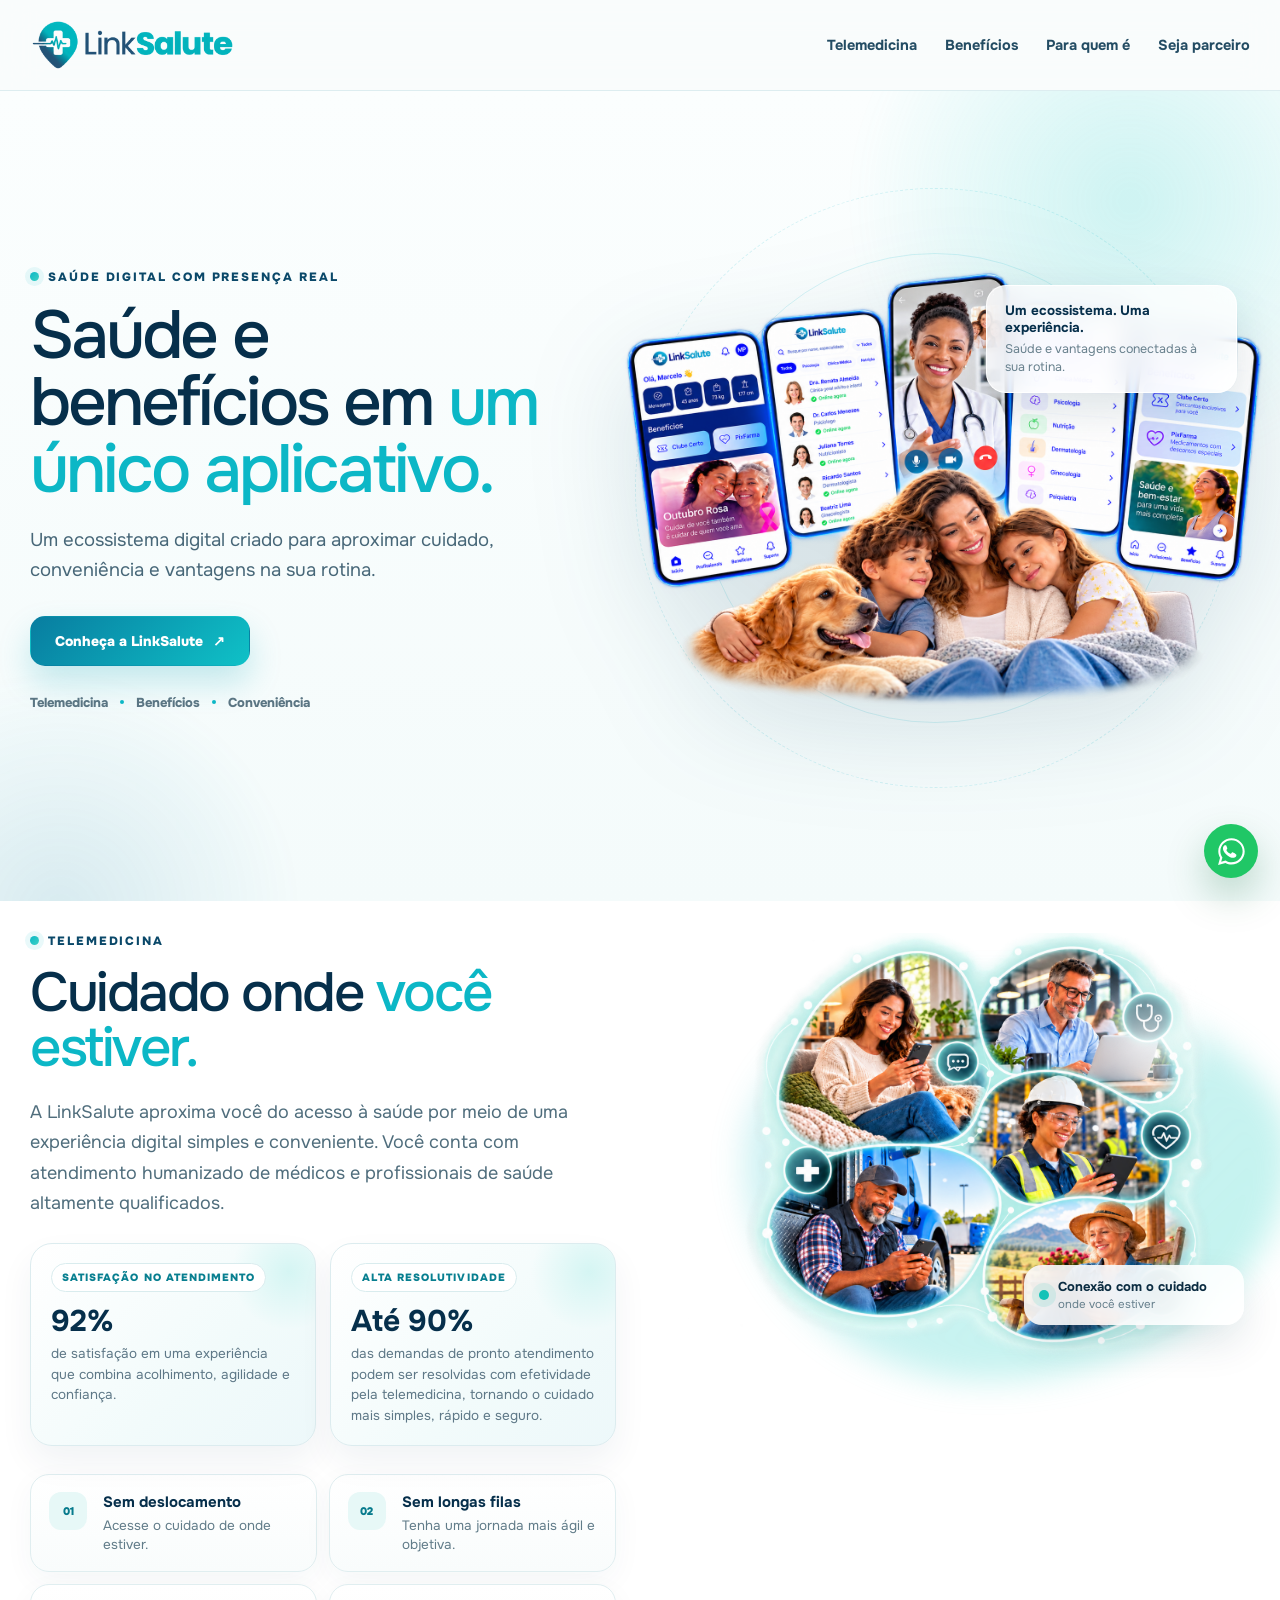
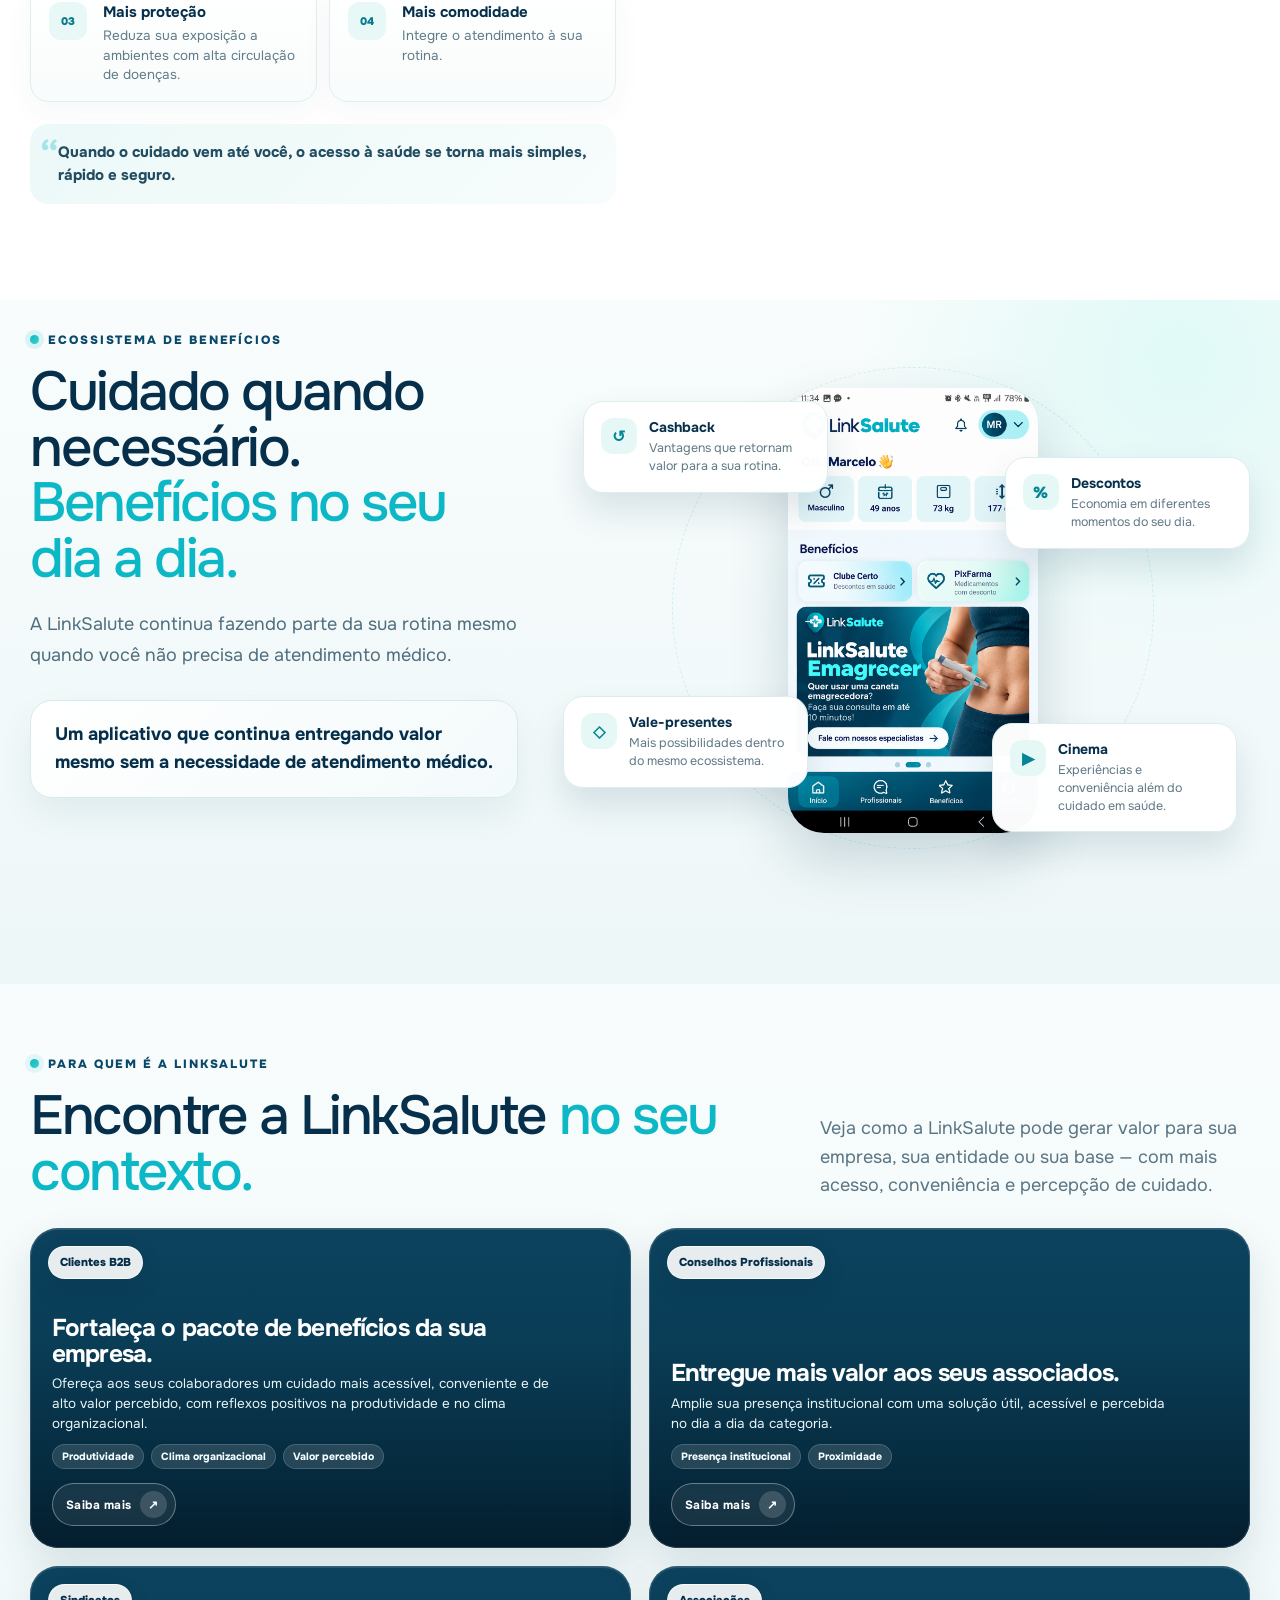
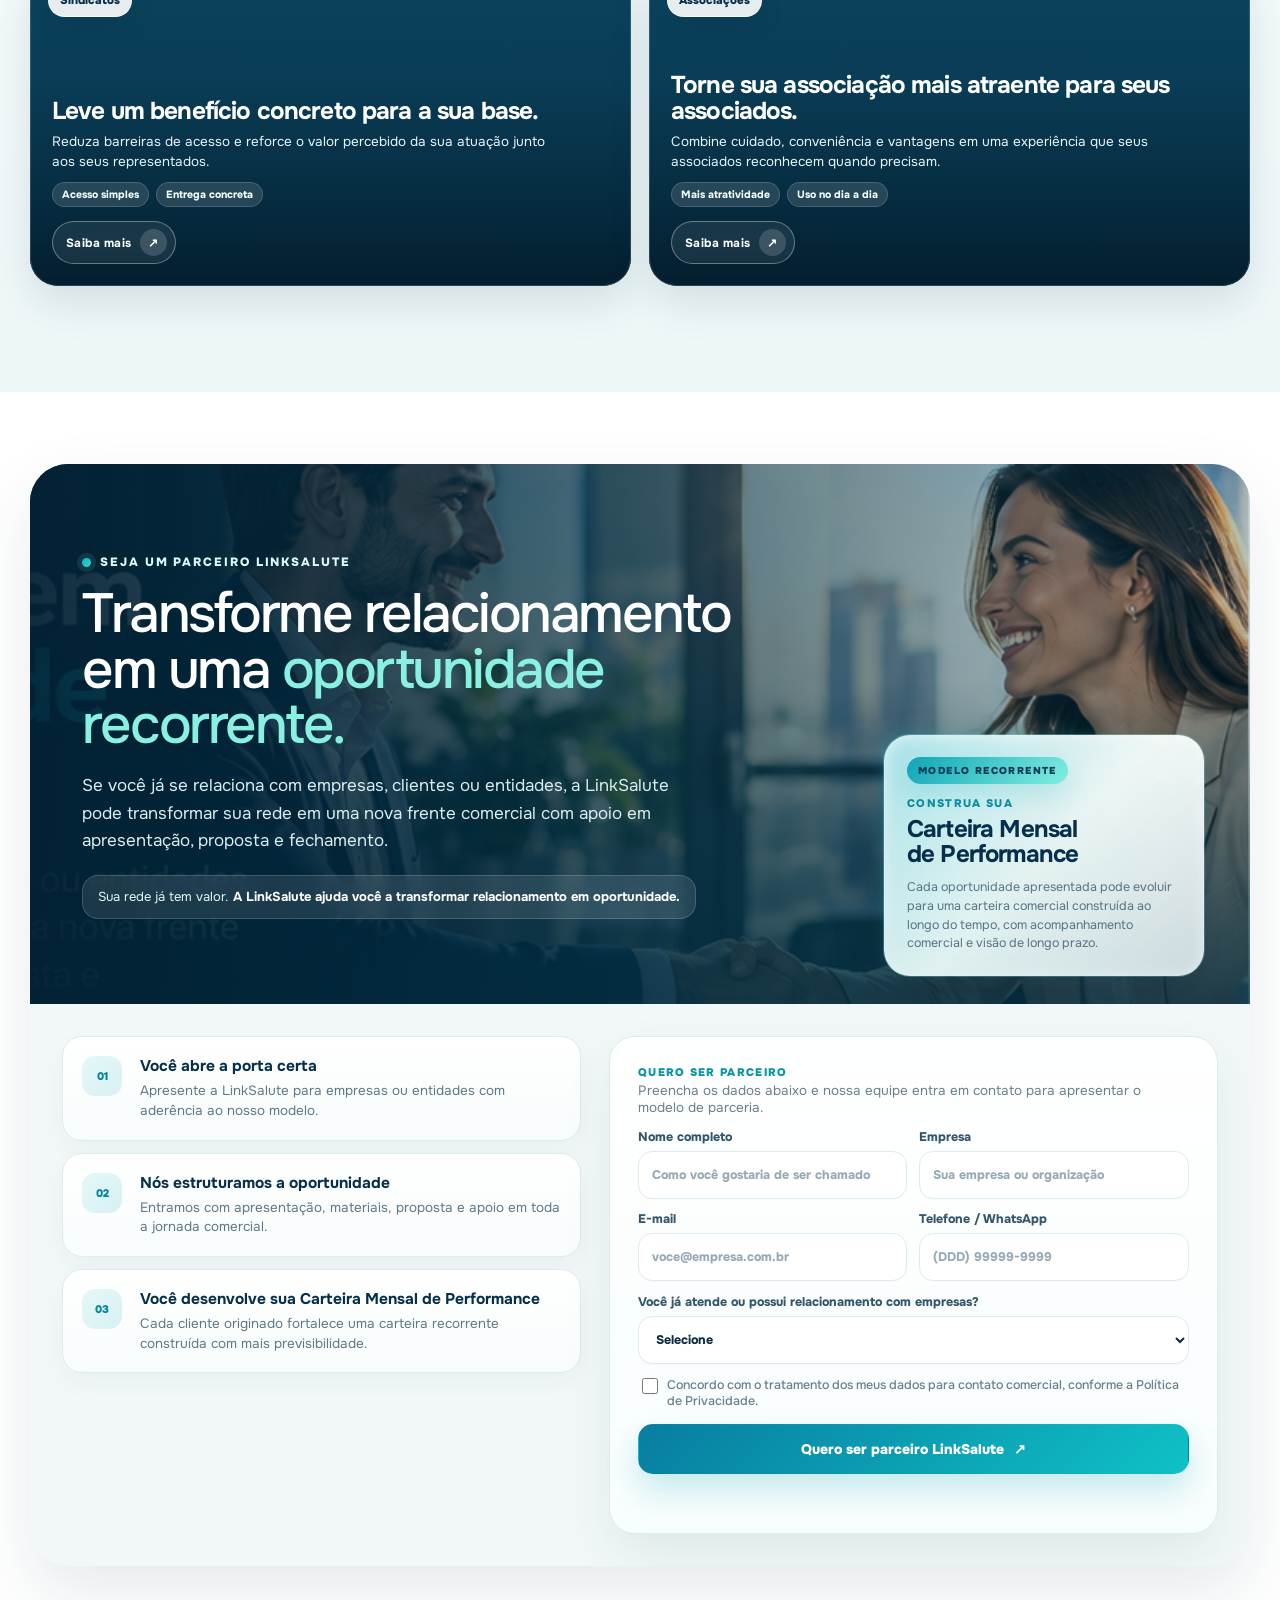
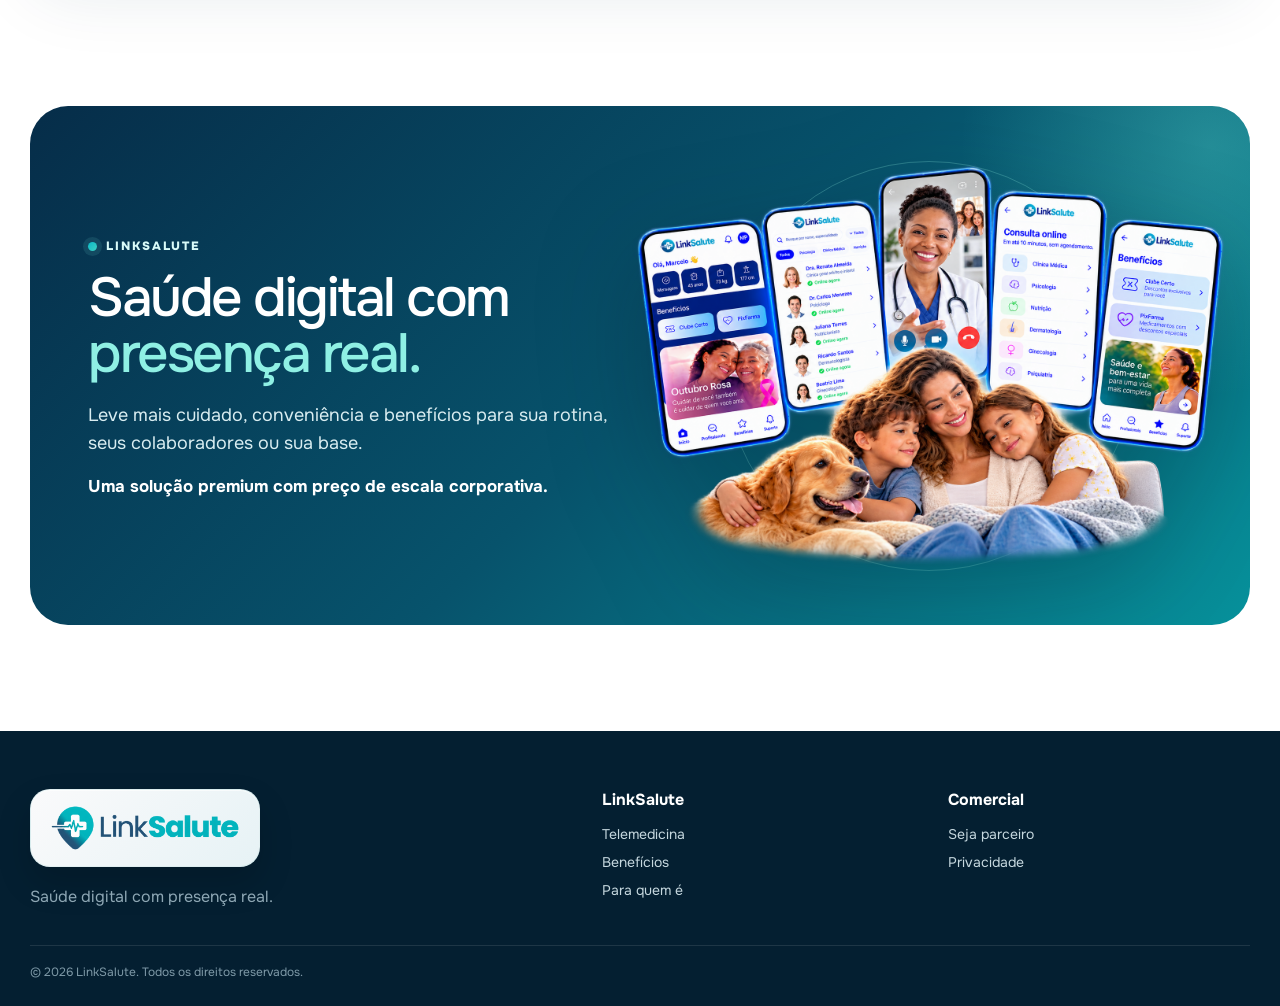
==== index.html @ c1b34fde "feat: publica landing page final LinkSalute" ====
<!DOCTYPE html>
<html lang="pt-BR">
<head>
  <meta charset="utf-8">
  <meta name="viewport" content="width=device-width,initial-scale=1,viewport-fit=cover">
  <title>LinkSalute | Saúde digital com presença real</title>
  <meta name="description" content="LinkSalute: saúde, telemedicina e benefícios em um único aplicativo para sua empresa, sua entidade e sua rotina.">
  <meta name="theme-color" content="#062D49">
  <meta name="robots" content="index,follow,max-image-preview:large">
  <link rel="preload" as="font" type="font/woff2" href="assets/fonts/onest-latin.woff2" crossorigin>
  <link rel="preload" as="font" type="font/woff2" href="assets/fonts/montserrat-latin.woff2" crossorigin>
  <link rel="preload" as="image" href="assets/img/hero-linksalute.png" fetchpriority="high">
  <link rel="stylesheet" href="assets/css/style.css">
</head>
<body>
  <header class="site-header" id="topo">
    <div class="container nav-shell">
      <a class="brand js-home" href="#inicio" aria-label="LinkSalute - início"><img src="assets/img/linksalute-logo.png" alt="LinkSalute"></a>
      <nav class="nav-links" aria-label="Navegação principal">
        <a href="#telemedicina">Telemedicina</a>
        <a href="#beneficios">Benefícios</a>
        <a href="#publicos">Para quem é</a>
        <a href="#parceiro">Seja parceiro</a>
      </nav>
      <button class="menu-button" aria-label="Abrir menu" aria-expanded="false"><span></span><span></span></button>
    </div>
  </header>

  <main>
    <section class="hero" id="inicio" aria-labelledby="hero-title">
      <div class="hero-aura hero-aura-one" aria-hidden="true"></div>
      <div class="hero-aura hero-aura-two" aria-hidden="true"></div>
      <div class="container hero-grid">
        <div class="hero-copy reveal">
          <span class="eyebrow"><i></i> Saúde digital com presença real</span>
          <h1 id="hero-title">Saúde e benefícios em <em>um único aplicativo.</em></h1>
          <p>Um ecossistema digital criado para aproximar cuidado, conveniência e vantagens na sua rotina.</p>
          <div class="hero-actions">
            <a class="btn btn-primary" href="#telemedicina">Conheça a LinkSalute <span>↗</span></a>
          </div>
          <div class="hero-signature" aria-label="Principais frentes da LinkSalute"><span>Telemedicina</span><i></i><span>Benefícios</span><i></i><span>Conveniência</span></div>
        </div>
        <figure class="hero-visual reveal">
          <div class="hero-orbit hero-orbit-a"></div><div class="hero-orbit hero-orbit-b"></div>
          <img src="assets/img/hero-linksalute.png" alt="Ecossistema LinkSalute com aplicativo, cuidado em saúde e benefícios">
          <figcaption class="hero-glass-note"><strong>Um ecossistema. Uma experiência.</strong><span>Saúde e vantagens conectadas à sua rotina.</span></figcaption>
        </figure>
      </div>
    </section>

    <section class="section telemed" id="telemedicina">
      <div class="container telemed-grid">
        <div class="telemed-copy reveal">
          <span class="eyebrow"><i></i> Telemedicina</span>
          <h2>Cuidado onde <em>você estiver.</em></h2>
          <p class="section-lead">A LinkSalute aproxima você do acesso à saúde por meio de uma experiência digital simples e conveniente. Você conta com atendimento humanizado de médicos e profissionais de saúde altamente qualificados.</p>
          <div class="telemed-evidence" aria-label="Destaques da telemedicina LinkSalute">
            <article class="telemed-proof-card">
              <span class="telemed-proof-kicker">Satisfação no atendimento</span>
              <strong>92%</strong>
              <p>de satisfação em uma experiência que combina acolhimento, agilidade e confiança.</p>
            </article>
            <article class="telemed-proof-card">
              <span class="telemed-proof-kicker">Alta resolutividade</span>
              <strong>Até 90%</strong>
              <p>das demandas de pronto atendimento podem ser resolvidas com efetividade pela telemedicina, tornando o cuidado mais simples, rápido e seguro.</p>
            </article>
          </div>
          <div class="telemed-benefits">
            <article><span class="benefit-number">01</span><div><strong>Sem deslocamento</strong><p>Acesse o cuidado de onde estiver.</p></div></article>
            <article><span class="benefit-number">02</span><div><strong>Sem longas filas</strong><p>Tenha uma jornada mais ágil e objetiva.</p></div></article>
            <article><span class="benefit-number">03</span><div><strong>Mais proteção</strong><p>Reduza sua exposição a ambientes com alta circulação de doenças.</p></div></article>
            <article><span class="benefit-number">04</span><div><strong>Mais comodidade</strong><p>Integre o atendimento à sua rotina.</p></div></article>
          </div>
          <p class="statement"><span>“</span>Quando o cuidado vem até você, o acesso à saúde se torna mais simples, rápido e seguro.</p>
        </div>
        <div class="telemed-visual reveal">
          <div class="image-shell">
            <div class="image-shine"></div>
            <img src="assets/img/Conex_Saude.png" alt="Telemedicina LinkSalute em diferentes contextos da sua rotina">
            <div class="image-caption"><span class="pulse-dot"></span><strong>Conexão com o cuidado</strong><small>onde você estiver</small></div>
          </div>
        </div>
      </div>
    </section>

    <section class="section benefits" id="beneficios">
      <div class="benefits-glow" aria-hidden="true"></div>
      <div class="container benefits-grid">
        <div class="benefits-copy reveal">
          <span class="eyebrow eyebrow-light"><i></i> Ecossistema de benefícios</span>
          <h2>Cuidado quando necessário. <em>Benefícios no seu dia a dia.</em></h2>
          <p class="section-lead">A LinkSalute continua fazendo parte da sua rotina mesmo quando você não precisa de atendimento médico.</p>
          <blockquote>Um aplicativo que continua entregando valor mesmo sem a necessidade de atendimento médico.</blockquote>
        </div>
        <div class="benefits-stage reveal">
          <figure class="benefits-phone"><img src="assets/img/app-beneficios.png" alt="Aplicativo LinkSalute com benefícios disponíveis na sua rotina"></figure>
          <article class="benefit-float bf-one"><span class="mini-icon">↺</span><div><strong>Cashback</strong><p>Vantagens que retornam valor para a sua rotina.</p></div></article>
          <article class="benefit-float bf-two"><span class="mini-icon">%</span><div><strong>Descontos</strong><p>Economia em diferentes momentos do seu dia.</p></div></article>
          <article class="benefit-float bf-three"><span class="mini-icon">◇</span><div><strong>Vale-presentes</strong><p>Mais possibilidades dentro do mesmo ecossistema.</p></div></article>
          <article class="benefit-float bf-four"><span class="mini-icon">▶</span><div><strong>Cinema</strong><p>Experiências e conveniência além do cuidado em saúde.</p></div></article>
        </div>
      </div>
    </section>

    <section class="section audiences" id="publicos">
      <div class="container">
        <div class="section-intro reveal">
          <div><span class="eyebrow"><i></i> Para quem é a LinkSalute</span><h2>Encontre a LinkSalute <em>no seu contexto.</em></h2></div>
          <p>Veja como a LinkSalute pode gerar valor para sua empresa, sua entidade ou sua base — com mais acesso, conveniência e percepção de cuidado.</p>
        </div>

        <div class="audience-gallery reveal">
          <button class="audience-card audience-b2b" data-audience="b2b" type="button" aria-label="Saiba mais para Clientes B2B">
            <span class="audience-overlay"></span><span class="audience-category">Clientes B2B</span>
            <span class="audience-card-copy"><strong>Fortaleça o pacote de benefícios da sua empresa.</strong><small>Ofereça aos seus colaboradores um cuidado mais acessível, conveniente e de alto valor percebido, com reflexos positivos na produtividade e no clima organizacional.</small><span class="audience-card-tags"><span>Produtividade</span><span>Clima organizacional</span><span>Valor percebido</span></span><b>Saiba mais <i>↗</i></b></span>
          </button>
          <button class="audience-card audience-conselhos" data-audience="conselhos" type="button" aria-label="Saiba mais para Conselhos Profissionais">
            <span class="audience-overlay"></span><span class="audience-category">Conselhos Profissionais</span>
            <span class="audience-card-copy"><strong>Entregue mais valor aos seus associados.</strong><small>Amplie sua presença institucional com uma solução útil, acessível e percebida no dia a dia da categoria.</small><span class="audience-card-tags"><span>Presença institucional</span><span>Proximidade</span></span><b>Saiba mais <i>↗</i></b></span>
          </button>
          <button class="audience-card audience-sindicatos" data-audience="sindicatos" type="button" aria-label="Saiba mais para Sindicatos">
            <span class="audience-overlay"></span><span class="audience-category">Sindicatos</span>
            <span class="audience-card-copy"><strong>Leve um benefício concreto para a sua base.</strong><small>Reduza barreiras de acesso e reforce o valor percebido da sua atuação junto aos seus representados.</small><span class="audience-card-tags"><span>Acesso simples</span><span>Entrega concreta</span></span><b>Saiba mais <i>↗</i></b></span>
          </button>
          <button class="audience-card audience-associacoes" data-audience="associacoes" type="button" aria-label="Saiba mais para Associações">
            <span class="audience-overlay"></span><span class="audience-category">Associações</span>
            <span class="audience-card-copy"><strong>Torne sua associação mais atraente para seus associados.</strong><small>Combine cuidado, conveniência e vantagens em uma experiência que seus associados reconhecem quando precisam.</small><span class="audience-card-tags"><span>Mais atratividade</span><span>Uso no dia a dia</span></span><b>Saiba mais <i>↗</i></b></span>
          </button>
        </div>
      </div>
    </section>

    <div class="micro-modal" id="audience-modal" hidden aria-hidden="true">
      <button class="micro-backdrop" data-close-modal aria-label="Fechar"></button>
      <section class="micro-sheet" role="dialog" aria-modal="true" aria-labelledby="modal-title">
        <button class="micro-close" data-close-modal type="button" aria-label="Fechar janela">✕</button>
        <div id="modal-content"></div>
      </section>
    </div>

    <template id="tpl-b2b">
      <div class="micro-hero photo-b2b"><div class="micro-hero-overlay"></div><div class="micro-hero-copy"><span>Clientes B2B</span><h3 id="modal-title">Cuidado que fortalece sua empresa, sustenta a produtividade e é percebido pelos seus colaboradores.</h3><p>Com a LinkSalute, você combina telemedicina, conveniência e benefícios em uma experiência simples, escalável e de alto valor percebido — com reflexos positivos na rotina, no clima organizacional e na atratividade do seu pacote de benefícios.</p></div></div>
      <div class="micro-body">
        <div class="micro-insight"><span>Visão estratégica</span><strong>Saúde bem entregue influencia produtividade, retenção e continuidade operacional.</strong><p>Quando o cuidado é fácil de acessar, sua empresa reduz atritos do dia a dia, fortalece a percepção de valor do benefício e cria uma cultura de cuidado mais visível para seus colaboradores.</p></div>
        <div class="micro-evidence" aria-label="Indicadores estratégicos para clientes B2B">
          <article><strong>+27%</strong><span>Apoio à atração e retenção</span></article>
          <article><strong>+41%</strong><span>Fortalecimento da cultura de cuidado</span></article>
          <article><strong>+28%</strong><span>Mais valor percebido no pacote de benefícios</span></article>
        </div>
        <div class="micro-value-grid is-four">
          <article><span>01</span><strong>Aumento de produtividade</strong><p>Seu colaborador acessa cuidado com mais agilidade e menos ruptura na rotina, preservando foco, tempo e continuidade operacional.</p></article>
          <article><span>02</span><strong>Redução de absenteísmo</strong><p>Menos deslocamentos e menos tempo desperdiçado com filas ajudam a reduzir ausências e simplificam a jornada de cuidado.</p></article>
          <article><span>03</span><strong>Melhora do clima organizacional</strong><p>Quando o colaborador percebe acolhimento real, a relação com o benefício muda e a sensação de cuidado se fortalece.</p></article>
          <article><span>04</span><strong>Mais valor para o RH e para a gestão</strong><p>Você entrega um benefício útil, fácil de comunicar e com alto valor percebido para diferentes perfis de colaboradores.</p></article>
        </div>
        <div class="micro-panel">
          <div class="micro-panel-head">
            <span>Gestão &amp; evidências</span>
            <strong>Além da experiência do colaborador, sua gestão ganha mais visibilidade e organização.</strong>
          </div>
          <div class="micro-check-grid">
            <article><b>Controle de atestados e afastamentos</b><p>Mais acompanhamento e rastreabilidade para apoiar sua rotina de gestão.</p></article>
            <article><b>Histórico e prontuário estruturado</b><p>Informação organizada para qualificar o acompanhamento da jornada de cuidado.</p></article>
            <article><b>Apoio à governança trabalhista</b><p>Mais segurança operacional em uma solução pensada para escalar com simplicidade.</p></article>
            <article><b>Mais percepção de cuidado</b><p>Um benefício que ajuda a fortalecer vínculo, pertencimento e confiança na sua empresa.</p></article>
          </div>
        </div>
        <div class="micro-proof-band"><strong>92% de satisfação no atendimento</strong><span>Uma experiência de cuidado acolhedora, ágil e confiável — com potencial de resolver até 90% das demandas de pronto atendimento por telemedicina.</span></div>
        <div class="micro-footer"><div class="micro-tags"><span>Produtividade</span><span>Absenteísmo</span><span>Clima organizacional</span><span>Valor percebido</span><span>Governança</span><span>Retenção</span></div></div>
      </div>
    </template>

    <template id="tpl-conselhos">
      <div class="micro-hero photo-conselhos"><div class="micro-hero-overlay"></div><div class="micro-hero-copy"><span>Conselhos Profissionais</span><h3 id="modal-title">Faça sua entidade estar mais presente na rotina dos seus associados.</h3><p>Leve saúde, conveniência e benefícios para seus associados, familiares e escritórios e transforme sua entrega institucional em uma experiência útil, recorrente e fácil de perceber.</p></div></div>
      <div class="micro-body">
        <div class="micro-insight"><span>Valor institucional</span><strong>Quando o benefício é útil no momento certo, sua entidade ganha proximidade.</strong><p>A LinkSalute ajuda você a transformar relacionamento institucional em uma entrega concreta para a categoria.</p></div>
        <div class="micro-value-grid is-four">
          <article><span>01</span><strong>Mais presença institucional</strong><p>Reforce sua atuação com uma entrega que vai além da comunicação e chega à rotina do associado.</p></article>
          <article><span>02</span><strong>Mais acesso ao cuidado</strong><p>Reduza barreiras de distância e conveniência com uma jornada digital simples.</p></article>
          <article><span>03</span><strong>Mais valor percebido</strong><p>Amplie a percepção de utilidade da sua entidade com saúde e vantagens em um único ecossistema.</p></article>
          <article><span>04</span><strong>Alcance ampliado</strong><p>Crie uma proposta relevante para associados, familiares e escritórios vinculados à sua categoria.</p></article>
        </div>
        <div class="micro-footer"><div class="micro-tags"><span>Benefício institucional</span><span>Proximidade</span><span>Acesso</span><span>Utilidade</span><span>Valor percebido</span></div></div>
      </div>
    </template>

    <template id="tpl-sindicatos">
      <div class="micro-hero photo-sindicatos"><div class="micro-hero-overlay"></div><div class="micro-hero-copy"><span>Sindicatos</span><h3 id="modal-title">Entregue um benefício que sua base reconhece quando precisa.</h3><p>Amplie o acesso ao cuidado e fortaleça a percepção de entrega do seu sindicato com uma solução simples de comunicar, conveniente de usar e relevante no dia a dia.</p></div></div>
      <div class="micro-body">
        <div class="micro-insight"><span>Entrega para a base</span><strong>Benefício bom é aquele que seu representado reconhece no uso.</strong><p>Menos barreira de distância, mais conveniência e uma proposta concreta para fortalecer sua relação com a base.</p></div>
        <div class="micro-value-grid is-four">
          <article><span>01</span><strong>Menos barreira de acesso</strong><p>Facilite a chegada ao cuidado sem depender de deslocamentos desnecessários.</p></article>
          <article><span>02</span><strong>Mais conveniência</strong><p>Entregue uma experiência digital simples que se adapta à rotina dos seus representados.</p></article>
          <article><span>03</span><strong>Mais percepção de entrega</strong><p>Transforme o benefício em algo tangível e fácil de reconhecer no dia a dia.</p></article>
          <article><span>04</span><strong>Mais força para sua proposta</strong><p>Conte com uma solução que agrega saúde e vantagens sem complicar sua comunicação institucional.</p></article>
        </div>
        <div class="micro-footer"><div class="micro-tags"><span>Saúde acessível</span><span>Base representada</span><span>Conveniência</span><span>Entrega prática</span><span>Recorrência</span></div></div>
      </div>
    </template>

    <template id="tpl-associacoes">
      <div class="micro-hero photo-associacoes"><div class="micro-hero-overlay"></div><div class="micro-hero-copy"><span>Associações</span><h3 id="modal-title">Transforme seu clube de vantagens em uma experiência de cuidado e valor.</h3><p>Combine saúde, conveniência e benefícios em uma única jornada e torne sua associação mais relevante para seus associados no momento em que eles realmente precisam.</p></div></div>
      <div class="micro-body">
        <div class="micro-insight"><span>Experiência do associado</span><strong>Quanto mais útil é sua entrega, maior é o valor percebido da associação.</strong><p>A LinkSalute adiciona cuidado, conveniência e vantagens ao relacionamento que você já construiu com sua base.</p></div>
        <div class="micro-value-grid is-four">
          <article><span>01</span><strong>Mais atratividade</strong><p>Fortaleça sua proposta de valor com uma solução que combina saúde e benefícios.</p></article>
          <article><span>02</span><strong>Uso no dia a dia</strong><p>Ofereça uma experiência prática e digital que continua entregando valor além do atendimento médico.</p></article>
          <article><span>03</span><strong>Mais valor percebido</strong><p>Amplie a percepção de utilidade e cuidado associada à sua marca institucional.</p></article>
          <article><span>04</span><strong>Mais engajamento</strong><p>Crie novos motivos para seu associado reconhecer e utilizar os benefícios da sua associação.</p></article>
        </div>
        <div class="micro-footer"><div class="micro-tags"><span>Saúde + benefícios</span><span>Engajamento</span><span>Conveniência</span><span>Diferenciação</span><span>Valor percebido</span></div></div>
      </div>
    </template>

    <template id="tpl-parceiros">
      <div class="micro-hero photo-parceiros"><div class="micro-hero-overlay"></div><div class="micro-hero-copy"><span>Parceiros Comerciais</span><h3 id="modal-title">Transforme relacionamento em oportunidade comercial.</h3><p>Apresente a LinkSalute à sua rede e conte com nosso apoio para transformar boas conexões em uma Carteira Mensal de Performance.</p></div></div>
      <div class="micro-body"><div class="micro-value-grid"><article><span>01</span><strong>Você abre a porta</strong><p>Apresente oportunidades da sua rede empresarial ou institucional.</p></article><article><span>02</span><strong>Nós apoiamos sua venda</strong><p>A LinkSalute participa da apresentação, proposta e apoio ao fechamento.</p></article><article><span>03</span><strong>Você constrói sua carteira</strong><p>Os clientes originados passam a compor sua Carteira Mensal de Performance conforme as regras do programa.</p></article></div><div class="micro-footer"><div class="micro-tags"><span>Relacionamento</span><span>Apoio comercial</span><span>Recorrência</span><span>Performance</span></div></div></div>
    </template>

    <section class="section partner" id="parceiro">
      <div class="container partner-shell">
        <div class="partner-visual reveal">
          <div class="partner-photo"></div>
          <div class="partner-photo-overlay"></div>
          <div class="partner-visual-copy"><span class="eyebrow eyebrow-light"><i></i> Seja um parceiro LinkSalute</span><h2>Transforme relacionamento em uma <em>oportunidade recorrente.</em></h2><p>Se você já se relaciona com empresas, clientes ou entidades, a LinkSalute pode transformar sua rede em uma nova frente comercial com apoio em apresentação, proposta e fechamento.</p><div class="partner-quote">Sua rede já tem valor. <strong>A LinkSalute ajuda você a transformar relacionamento em oportunidade.</strong></div></div>
          <div class="performance-card"><b class="performance-badge">Modelo recorrente</b><span>Construa sua</span><strong>Carteira Mensal<br>de Performance</strong><small>Cada oportunidade apresentada pode evoluir para uma carteira comercial construída ao longo do tempo, com acompanhamento comercial e visão de longo prazo.</small></div>
        </div>
        <div class="partner-content reveal">
          <div class="partner-summary">
            <div class="partner-steps">
              <article><span>01</span><div><strong>Você abre a porta certa</strong><p>Apresente a LinkSalute para empresas ou entidades com aderência ao nosso modelo.</p></div></article>
              <article><span>02</span><div><strong>Nós estruturamos a oportunidade</strong><p>Entramos com apresentação, materiais, proposta e apoio em toda a jornada comercial.</p></div></article>
              <article><span>03</span><div><strong>Você desenvolve sua Carteira Mensal de Performance</strong><p>Cada cliente originado fortalece uma carteira recorrente construída com mais previsibilidade.</p></div></article>
            </div>
          </div>

          <form class="lead-form" id="partner-form" novalidate>
            <div class="form-heading"><span>Quero ser parceiro</span><p>Preencha os dados abaixo e nossa equipe entra em contato para apresentar o modelo de parceria.</p></div>
            <div class="form-grid">
              <label>Nome completo<input name="nome" required autocomplete="name" placeholder="Como você gostaria de ser chamado"></label>
              <label>Empresa<input name="empresa" autocomplete="organization" placeholder="Sua empresa ou organização"></label>
              <label>E-mail<input type="email" name="email" required autocomplete="email" placeholder="voce@empresa.com.br"></label>
              <label>Telefone / WhatsApp<input name="whatsapp" required autocomplete="tel" inputmode="tel" placeholder="(DDD) 99999-9999"></label>
            </div>
            <label>Você já atende ou possui relacionamento com empresas?<select name="relacionamento_empresas" required><option value="">Selecione</option><option>Sim</option><option>Não</option></select></label>
            <label class="consent"><input type="checkbox" name="consentimento" required><span>Concordo com o tratamento dos meus dados para contato comercial, conforme a Política de Privacidade.</span></label>
            <input type="hidden" name="_subject" value="Novo contato de parceria - LinkSalute">
            <input type="hidden" name="_captcha" value="false">
            <input type="hidden" name="_template" value="table">
            <button class="btn btn-primary btn-submit" type="submit">Quero ser parceiro LinkSalute <span>↗</span></button>
            <div class="form-status" id="form-status" aria-live="polite"></div>
          </form>
        </div>
      </div>
    </section>

    <section class="section closing" id="contato">
      <div class="container closing-shell reveal">
        <div class="closing-copy"><span class="eyebrow eyebrow-light"><i></i> LinkSalute</span><h2>Saúde digital com <em>presença real.</em></h2><p>Leve mais cuidado, conveniência e benefícios para sua rotina, seus colaboradores ou sua base.</p><strong>Uma solução premium com preço de escala corporativa.</strong></div>
        <figure class="closing-visual"><div class="closing-ring"></div><img src="assets/img/hero-linksalute.png" alt="Ecossistema LinkSalute"></figure>
      </div>
    </section>
  </main>

  <a class="whatsapp-float" id="whatsapp-float" href="#" aria-label="Falar com a LinkSalute pelo WhatsApp" title="WhatsApp LinkSalute">
    <svg viewBox="0 0 32 32" aria-hidden="true"><path fill="currentColor" d="M19.1 17.8c-.3-.1-1.8-.9-2-1-.3-.1-.5-.1-.7.1-.2.3-.8 1-.9 1.1-.2.2-.3.2-.6.1-.3-.1-1.2-.4-2.3-1.4-.8-.7-1.4-1.6-1.5-1.9-.2-.3 0-.4.1-.6.1-.1.3-.3.4-.5.1-.2.2-.3.3-.5.1-.2.1-.4 0-.6-.1-.1-.7-1.6-.9-2.2-.2-.5-.5-.4-.7-.4h-.6c-.2 0-.6.1-.9.4-.3.3-1.1 1.1-1.1 2.7s1.1 3.2 1.2 3.4c.2.2 2.2 3.4 5.4 4.8.8.3 1.4.5 1.9.7.8.2 1.6.2 2.2.1.7-.1 1.8-.8 2.1-1.5.3-.7.3-1.4.2-1.5 0-.2-.2-.3-.5-.4Z"/><path fill="currentColor" d="M16 3.2C8.9 3.2 3.2 8.8 3.2 15.8c0 2.2.6 4.3 1.7 6.2L3 29l7.2-1.9c1.8 1 3.8 1.5 5.8 1.5 7.1 0 12.8-5.6 12.8-12.6S23.1 3.2 16 3.2Zm0 23.3c-1.9 0-3.7-.5-5.3-1.5l-.4-.2-4.3 1.1 1.2-4.1-.3-.4c-1.1-1.6-1.7-3.5-1.7-5.6 0-5.9 4.8-10.7 10.8-10.7s10.8 4.8 10.8 10.7-4.9 10.7-10.8 10.7Z"/></svg>
  </a>

  <footer class="site-footer">
    <div class="container footer-grid"><div><img class="footer-logo" src="assets/img/linksalute-logo.png" alt="LinkSalute"><p>Saúde digital com presença real.</p></div><div><strong>LinkSalute</strong><a href="#telemedicina">Telemedicina</a><a href="#beneficios">Benefícios</a><a href="#publicos">Para quem é</a></div><div><strong>Comercial</strong><a href="#parceiro">Seja parceiro</a><a href="privacidade.html">Privacidade</a></div></div>
    <div class="container footer-copy">© <span id="year">2026</span> LinkSalute. Todos os direitos reservados.</div>
  </footer>

  <script src="assets/js/config.js"></script>
  <script src="assets/js/main.js"></script>
</body>
</html>
---- assets/css/style.css ----
@font-face{font-family:Onest;src:url('../fonts/onest-latin.woff2') format('woff2');font-display:swap}
@font-face{font-family:Montserrat;src:url('../fonts/montserrat-latin.woff2') format('woff2');font-display:swap}
:root{--navy:#062f4b;--navy-2:#0a4869;--ink:#0b2c41;--muted:#5c7584;--teal:#0cb7c6;--teal-2:#3ed1c4;--mint:#8ee9da;--ice:#eff8f9;--white:#fff;--line:#d8eaed;--shadow:0 28px 70px rgba(4,46,70,.13);--container:1220px;--radius:32px;--ease:cubic-bezier(.2,.75,.25,1)}
*{box-sizing:border-box}html{scroll-behavior:smooth;scroll-padding-top:96px}body{margin:0;background:#f9fcfc;color:var(--ink);font-family:Onest,Arial,sans-serif;overflow-x:hidden}body.modal-open{overflow:hidden}a{color:inherit;text-decoration:none}button,input,select,textarea{font:inherit}button{color:inherit}.container{width:min(calc(100% - 44px),var(--container));margin-inline:auto}img{display:block;max-width:100%}h1,h2,h3,p{margin:0}h1,h2,h3{font-family:Onest,Arial,sans-serif;font-weight:500;letter-spacing:-.045em;color:var(--navy)}h1{font-size:clamp(48px,5.3vw,78px);line-height:.99}h2{font-size:clamp(40px,4.3vw,64px);line-height:1.01}h3{font-size:clamp(28px,3vw,46px);line-height:1.04}em{font-style:normal;color:var(--teal)}
.site-header{position:sticky;top:0;z-index:80;padding:12px 0;background:rgba(249,252,252,.84);backdrop-filter:blur(18px);border-bottom:1px solid rgba(210,230,234,.72)}.nav-shell{display:flex;align-items:center;gap:26px;min-height:66px}.brand{display:flex;align-items:center;margin-right:auto}.brand img{width:205px;height:auto}.nav-links{display:flex;align-items:center;gap:28px}.nav-links a{font-size:14.5px;font-weight:700;color:#234c63;transition:.2s}.nav-links a:hover{color:var(--teal)}.nav-cta{display:inline-flex;align-items:center;gap:9px;padding:12px 16px;border-radius:999px;background:var(--navy);color:#fff;font-size:13.5px;font-weight:800}.menu-button{display:none;width:46px;height:46px;border:0;border-radius:14px;background:#fff;box-shadow:0 7px 20px rgba(7,58,84,.08);place-items:center}.menu-button span{display:block;width:20px;height:2px;background:var(--navy);margin:3px auto}
.eyebrow{display:inline-flex;align-items:center;gap:9px;margin-bottom:17px;text-transform:uppercase;font-size:12px;font-weight:850;letter-spacing:.16em;color:var(--navy-2)}.eyebrow i{width:9px;height:9px;border-radius:50%;background:linear-gradient(135deg,var(--teal),var(--teal-2));box-shadow:0 0 0 5px rgba(12,183,198,.09)}.eyebrow-light{color:#d9fbf9}.eyebrow-light i{box-shadow:0 0 0 5px rgba(130,238,225,.11)}
.btn{display:inline-flex;align-items:center;justify-content:center;gap:10px;min-height:50px;padding:13px 20px;border-radius:15px;font-size:14px;font-weight:850;border:1px solid transparent;transition:transform .2s var(--ease),box-shadow .2s var(--ease),background .2s}.btn:hover{transform:translateY(-2px)}.btn-primary{color:#fff;background:linear-gradient(135deg,#087da0,#0fc1c7);box-shadow:0 16px 32px rgba(8,166,184,.22)}.btn-light{background:#fff;color:var(--navy);box-shadow:0 14px 28px rgba(3,26,43,.12)}.btn-outline{background:#fff;color:var(--navy);border-color:#cce2e7}.link-arrow{font-weight:750;color:#2c5569;font-size:14px}.link-arrow span{color:var(--teal);margin-left:4px}
.hero{position:relative;min-height:calc(100svh - 90px);display:grid;align-items:center;padding:46px 0 62px;overflow:hidden;background:linear-gradient(180deg,#fbfefe 0%,#f4fbfb 100%)}.hero-aura{position:absolute;border-radius:50%;filter:blur(10px);pointer-events:none}.hero-aura-one{width:560px;height:560px;right:-130px;top:-170px;background:radial-gradient(circle,rgba(56,210,205,.23),rgba(56,210,205,0) 70%)}.hero-aura-two{width:480px;height:480px;left:-180px;bottom:-250px;background:radial-gradient(circle,rgba(8,122,162,.12),transparent 70%)}.hero-grid{position:relative;display:grid;grid-template-columns:minmax(0,.93fr) minmax(0,1.07fr);gap:44px;align-items:center}.hero-copy{max-width:650px;z-index:2}.hero-copy p{font-size:clamp(18px,1.45vw,22px);line-height:1.62;color:#476778;max-width:590px;margin-top:22px}.hero-actions{display:flex;align-items:center;gap:20px;flex-wrap:wrap;margin-top:30px}.hero-actions .btn{min-width:220px}.hero-signature{display:flex;align-items:center;gap:12px;flex-wrap:wrap;margin-top:28px;font-size:13px;font-weight:780;color:#5a7583}.hero-signature i{width:4px;height:4px;border-radius:50%;background:var(--teal)}.hero-visual{position:relative;margin:0;min-height:520px;display:flex;align-items:center;justify-content:center;overflow:visible}.hero-visual img{position:relative;z-index:2;width:min(104%,730px);max-width:none;filter:drop-shadow(0 30px 52px rgba(6,64,91,.14));transform:translateX(1%)}.hero-orbit{position:absolute;border:1px solid rgba(12,183,198,.15);border-radius:50%;z-index:0}.hero-orbit-a{width:470px;height:470px}.hero-orbit-b{width:600px;height:600px;border-style:dashed}.hero-glass-note{position:absolute;z-index:3;right:2%;top:11%;width:min(270px,40%);padding:16px 18px;border-radius:20px;background:rgba(255,255,255,.82);backdrop-filter:blur(14px);border:1px solid rgba(255,255,255,.92);box-shadow:0 18px 40px rgba(5,56,80,.12)}.hero-glass-note strong,.hero-glass-note span{display:block}.hero-glass-note strong{font-size:13.5px;color:var(--navy)}.hero-glass-note span{margin-top:5px;font-size:12.5px;line-height:1.4;color:#68808d}
.section{padding:106px 0}.section-lead{font-size:18px;line-height:1.7;color:#4f6d7c}
.telemed{background:#fff;padding-top:28px;padding-bottom:96px}.telemed-grid{display:grid;grid-template-columns:minmax(0,1fr) minmax(0,.96fr);gap:72px;align-items:start}.telemed-copy h2{max-width:620px}.telemed-copy>.section-lead{max-width:660px;margin-top:20px}.telemed-benefits{display:grid;grid-template-columns:1fr 1fr;gap:12px;margin-top:28px}.telemed-benefits article{display:grid;grid-template-columns:42px 1fr;gap:12px;padding:17px 18px;border:1px solid #e0eef0;border-radius:19px;background:linear-gradient(180deg,#fff,#f9fcfc);box-shadow:0 9px 30px rgba(5,63,88,.045)}.benefit-number{display:grid;place-items:center;width:38px;height:38px;border-radius:12px;background:#e7f8f7;color:#087b8d;font-size:11px;font-weight:900}.telemed-benefits strong{display:block;font-size:15px;color:var(--navy)}.telemed-benefits p{margin-top:4px;font-size:13.5px;line-height:1.42;color:#617c89}.statement{position:relative;margin-top:22px;padding:17px 20px 17px 28px;border-radius:18px;background:linear-gradient(135deg,#ecf9f8,#f7fcfc);font-size:15px;line-height:1.55;font-weight:750;color:#214c61}.statement>span{position:absolute;left:10px;top:4px;font-size:35px;color:rgba(12,183,198,.32)}.telemed-visual{display:flex;justify-content:flex-end;padding-top:4px}.image-shell{position:relative;width:min(100%,600px);isolation:isolate}.image-shell:before{content:"";position:absolute;inset:12% -7% -6% 10%;border-radius:45% 55% 56% 44% / 44% 43% 57% 56%;background:linear-gradient(135deg,rgba(9,179,197,.18),rgba(82,223,207,.36));filter:blur(16px);z-index:-1}.image-shell img{width:100%;height:auto}.image-shine{position:absolute;inset:8% 5% auto auto;width:150px;height:150px;border-radius:50%;background:radial-gradient(circle,rgba(255,255,255,.8),transparent 70%);filter:blur(6px)}.image-caption{position:absolute;right:1%;bottom:7%;display:grid;grid-template-columns:auto 1fr;grid-template-rows:auto auto;gap:0 9px;min-width:220px;padding:13px 15px;border-radius:18px;background:rgba(255,255,255,.88);backdrop-filter:blur(14px);box-shadow:0 18px 40px rgba(4,52,77,.11)}.pulse-dot{grid-row:1/3;align-self:center;width:10px;height:10px;border-radius:50%;background:#14c2b7;box-shadow:0 0 0 7px rgba(20,194,183,.12)}.image-caption strong{font-size:13px}.image-caption small{font-size:11.5px;color:#67808d;margin-top:2px}

.telemed-evidence{display:grid;grid-template-columns:repeat(2,minmax(0,1fr));gap:14px;margin-top:24px}.telemed-proof-card{position:relative;overflow:hidden;padding:19px 20px;border-radius:22px;border:1px solid #dcecef;background:linear-gradient(135deg,#fff,#f2fbfb 60%,#edf8fa 100%);box-shadow:0 16px 34px rgba(6,55,80,.06)}.telemed-proof-card:after{content:"";position:absolute;right:-34px;top:-32px;width:120px;height:120px;border-radius:50%;background:radial-gradient(circle,rgba(61,215,203,.16),transparent 68%)}.telemed-proof-kicker{position:relative;z-index:1;display:inline-flex;padding:7px 10px;border-radius:999px;background:#fff;border:1px solid #d9ecee;color:#087f90;font-size:10.5px;font-weight:900;letter-spacing:.1em;text-transform:uppercase}.telemed-proof-card strong{position:relative;z-index:1;display:block;margin-top:14px;font-size:30px;line-height:1;color:var(--navy)}.telemed-proof-card p{position:relative;z-index:1;margin-top:8px;font-size:13.5px;line-height:1.52;color:#5e7887;max-width:360px}
.micro-evidence{display:grid;grid-template-columns:repeat(3,minmax(0,1fr));gap:14px;margin:18px 0 20px}.micro-evidence article{position:relative;overflow:hidden;padding:20px 18px;border-radius:22px;background:linear-gradient(180deg,#062b46,#0a4866 62%,#0a5970 100%);border:1px solid rgba(85,220,212,.16);box-shadow:0 18px 34px rgba(3,33,50,.14)}.micro-evidence article:after{content:"";position:absolute;inset:auto -22px -32px auto;width:110px;height:110px;border-radius:50%;background:radial-gradient(circle,rgba(98,241,226,.18),transparent 70%)}.micro-evidence strong{position:relative;z-index:1;display:block;font-size:42px;line-height:.9;color:#62f0df;letter-spacing:-.05em}.micro-evidence span{position:relative;z-index:1;display:block;margin-top:10px;font-size:13.5px;line-height:1.45;color:#e1f4f7;font-weight:650}
.micro-panel{margin-top:20px;padding:24px;border-radius:26px;border:1px solid #dcecef;background:linear-gradient(135deg,#fcffff,#f3fafb 58%,#edf8fa 100%);box-shadow:0 16px 34px rgba(6,55,80,.05)}.micro-panel-head{display:grid;gap:8px;margin-bottom:16px}.micro-panel-head span{display:inline-flex;align-self:start;padding:7px 10px;border-radius:999px;background:#fff;border:1px solid #d5e9eb;color:#087f90;font-size:10.5px;font-weight:900;letter-spacing:.1em;text-transform:uppercase}.micro-panel-head strong{font-size:22px;line-height:1.16;color:var(--navy);letter-spacing:-.03em}.micro-check-grid{display:grid;grid-template-columns:repeat(2,minmax(0,1fr));gap:12px}.micro-check-grid article{position:relative;padding:18px 18px 18px 48px;border-radius:20px;background:#fff;border:1px solid #e1edef;box-shadow:0 10px 24px rgba(6,55,80,.045)}.micro-check-grid article:before{content:"✓";position:absolute;left:17px;top:18px;display:grid;place-items:center;width:21px;height:21px;border-radius:50%;background:linear-gradient(135deg,#0cb7c6,#56dac9);color:#fff;font-size:12px;font-weight:900}.micro-check-grid b{display:block;font-size:15px;line-height:1.28;color:var(--navy)}.micro-check-grid p{margin-top:6px;font-size:13px;line-height:1.48;color:#627b88}.micro-proof-band{display:grid;gap:6px;margin-top:18px;padding:18px 20px;border-radius:22px;background:linear-gradient(135deg,#e7faf7,#ffffff 58%,#eef9fb 100%);border:1px solid #d9ecee;box-shadow:0 12px 30px rgba(6,55,80,.05)}.micro-proof-band strong{font-size:18px;line-height:1.15;color:var(--navy)}.micro-proof-band span{font-size:14px;line-height:1.56;color:#56707f}
.benefits{position:relative;overflow:hidden;background:linear-gradient(180deg,#f8fcfc 0%,#eef7f8 100%);color:var(--ink);padding:28px 0 96px}.benefits-glow{position:absolute;width:700px;height:700px;border-radius:50%;right:-250px;top:-300px;background:radial-gradient(circle,rgba(78,235,216,.14),transparent 65%)}.benefits-grid{position:relative;display:grid;grid-template-columns:minmax(0,.84fr) minmax(0,1.16fr);gap:58px;align-items:start}.benefits-copy h2{color:var(--navy)}.benefits-copy h2 em{color:var(--teal)}.benefits .section-kicker{color:var(--navy)}.benefits .section-kicker:before{background:var(--teal);box-shadow:0 0 0 6px rgba(12,183,198,.12)}.benefits .eyebrow-light{color:var(--navy-2)}.benefits .eyebrow-light i{box-shadow:0 0 0 5px rgba(12,183,198,.12)}.benefits-copy .section-lead{color:#4f6d7c;max-width:520px;margin-top:22px}.benefits-copy blockquote{margin:30px 0 0;padding:20px 24px;border-radius:22px;border:1px solid #d7eaed;background:linear-gradient(135deg,#ffffff,#f3fafb);font-size:18px;line-height:1.55;color:var(--navy);font-weight:720;box-shadow:0 16px 35px rgba(6,64,91,.07)}.benefits-stage{position:relative;min-height:560px;display:grid;place-items:center;padding-top:4px}.benefits-stage:before{content:"";position:absolute;width:480px;height:480px;border-radius:50%;border:1px dashed rgba(12,183,198,.16)}.benefits-stage:after{content:"";position:absolute;width:340px;height:340px;border-radius:50%;background:radial-gradient(circle,rgba(99,233,218,.12),transparent 66%)}.benefits-phone{position:relative;z-index:3;margin:0;width:250px}.benefits-phone img{width:100%;border-radius:36px;box-shadow:0 26px 58px rgba(6,55,80,.18)}.benefit-float{position:absolute;z-index:4;width:245px;display:flex;gap:12px;align-items:flex-start;padding:16px 17px;border-radius:20px;background:rgba(255,255,255,.98);color:var(--ink);box-shadow:0 18px 34px rgba(6,55,80,.12);border:1px solid #ddecee}.benefit-float strong{display:block;font-size:14px;color:var(--navy)}.benefit-float p{margin-top:4px;font-size:12.5px;line-height:1.42;color:#607986}.mini-icon{display:grid;place-items:center;flex:0 0 36px;width:36px;height:36px;border-radius:12px;background:#e5f8f6;color:#078598;font-weight:900}.bf-one{left:1%;top:13%}.bf-two{right:0;top:23%}.bf-three{left:-2%;bottom:18%}.bf-four{right:2%;bottom:10%}
.audiences{background:linear-gradient(180deg,#f8fcfc,#eef7f8);padding-top:68px}.section-intro{display:grid;grid-template-columns:minmax(0,1.08fr) minmax(300px,.62fr);gap:40px;align-items:end;margin-bottom:28px}.section-intro p{font-size:18px;line-height:1.6;color:#597482;max-width:480px;justify-self:end}.audience-gallery{display:grid;grid-template-columns:repeat(2,minmax(0,1fr));grid-template-rows:repeat(2,320px);gap:18px}.audience-card{position:relative;overflow:hidden;border:0;border-radius:28px;cursor:pointer;padding:0;text-align:left;background:#0b425d;box-shadow:0 18px 42px rgba(5,54,78,.12);isolation:isolate;transition:transform .28s var(--ease),box-shadow .28s var(--ease)}.audience-card:hover{transform:translateY(-5px);box-shadow:0 28px 56px rgba(5,54,78,.18)}.audience-card:before{content:"";position:absolute;inset:0;background-size:cover;background-position:center;transition:transform .5s var(--ease);z-index:-2}.audience-card:hover:before{transform:scale(1.035)}.audience-overlay{position:absolute;inset:0;background:linear-gradient(180deg,rgba(2,30,49,.05) 8%,rgba(3,32,50,.28) 44%,rgba(2,28,45,.88) 100%);z-index:-1}.audience-category{position:absolute;top:18px;left:18px;padding:8px 11px;border-radius:999px;background:rgba(255,255,255,.9);backdrop-filter:blur(10px);font-size:11.5px;font-weight:850;color:var(--navy)}.audience-card-copy{position:absolute;left:22px;right:22px;bottom:22px;color:#fff}.audience-card-copy strong{display:block;font-size:clamp(24px,1.9vw,30px);line-height:1.06;letter-spacing:-.035em;max-width:510px}.audience-card-copy small{display:block;margin-top:8px;font-size:13.5px;line-height:1.45;color:#e6f4f6;max-width:500px}.audience-card-copy b{display:inline-flex;align-items:center;gap:8px;margin-top:14px;font-size:12px;letter-spacing:.04em}.audience-card-copy b i{display:grid;place-items:center;width:27px;height:27px;border-radius:50%;background:rgba(255,255,255,.16);font-style:normal}.audience-b2b:before{background-image:url('https://images.unsplash.com/photo-1552664730-d307ca884978?auto=format&fit=crop&fm=jpg&q=80&w=1600')}.audience-conselhos:before{background-image:url('https://images.unsplash.com/photo-1522202176988-66273c2fd55f?auto=format&fit=crop&fm=jpg&q=80&w=1600')}.audience-sindicatos:before{background-image:url('https://images.unsplash.com/photo-1542744173-8e7e53415bb0?auto=format&fit=crop&fm=jpg&q=80&w=1600')}.audience-associacoes:before{background-image:url('https://images.unsplash.com/photo-1515169067868-5387ec356754?auto=format&fit=crop&fm=jpg&q=80&w=1600')}
.audience-card:after{content:"";position:absolute;inset:0;border-radius:inherit;border:1px solid rgba(255,255,255,.16);box-shadow:inset 0 1px 0 rgba(255,255,255,.12);pointer-events:none;z-index:2}.audience-card:hover:after{border-color:rgba(104,235,224,.42);box-shadow:inset 0 1px 0 rgba(255,255,255,.18),0 0 0 1px rgba(34,206,197,.12)}.audience-card:before{filter:saturate(.96) contrast(1.02)}.audience-card:hover:before{transform:scale(1.045);filter:saturate(1.04) contrast(1.04)}.audience-overlay{background:linear-gradient(180deg,rgba(4,36,52,.02) 8%,rgba(4,37,54,.16) 35%,rgba(4,36,54,.82) 78%,rgba(3,28,44,.96) 100%)}.audience-category{box-shadow:0 10px 24px rgba(3,32,48,.10);border:1px solid rgba(255,255,255,.72)}.audience-card-tags{display:flex;flex-wrap:wrap;gap:7px;margin-top:11px}.audience-card-tags span{display:inline-flex;align-items:center;min-height:25px;padding:5px 9px;border-radius:999px;background:rgba(255,255,255,.13);border:1px solid rgba(255,255,255,.16);backdrop-filter:blur(8px);font-size:10.5px;font-weight:760;color:#f3ffff}.audience-card-copy b{min-height:38px;padding:7px 8px 7px 13px;border-radius:999px;border:1px solid rgba(255,255,255,.35);background:rgba(255,255,255,.08);backdrop-filter:blur(9px);transition:background .2s var(--ease),border-color .2s var(--ease),transform .2s var(--ease)}.audience-card:hover .audience-card-copy b{background:rgba(255,255,255,.16);border-color:rgba(151,241,233,.55);transform:translateX(3px)}.audience-card-copy b i{transition:transform .2s var(--ease),background .2s var(--ease)}.audience-card:hover .audience-card-copy b i{transform:translate(2px,-1px);background:linear-gradient(135deg,rgba(50,213,204,.42),rgba(13,145,171,.38))}

.micro-modal{position:fixed;inset:0;z-index:130;display:grid;place-items:center;padding:26px}.micro-modal[hidden]{display:none}.micro-backdrop{position:absolute;inset:0;border:0;background:rgba(2,25,40,.54);backdrop-filter:blur(12px)}.micro-sheet{position:relative;z-index:2;width:min(1180px,100%);max-height:90svh;overflow:auto;border-radius:34px;background:#f7fbfb;box-shadow:0 44px 100px rgba(0,20,34,.35);transform:translateY(18px) scale(.985);opacity:0;transition:.24s var(--ease)}.micro-modal.is-open .micro-sheet{transform:none;opacity:1}.micro-close{position:sticky;top:14px;float:right;z-index:8;margin:14px 14px -62px 0;width:48px;height:48px;border:1px solid rgba(213,231,235,.95);border-radius:50%;background:rgba(255,255,255,.94);backdrop-filter:blur(12px);box-shadow:0 12px 28px rgba(3,43,65,.12);font-weight:850;cursor:pointer}.micro-hero{position:relative;min-height:420px;display:flex;align-items:flex-end;padding:50px;border-radius:34px 34px 0 0;background-size:cover;background-position:center;overflow:hidden}.micro-hero-overlay{position:absolute;inset:0;background:linear-gradient(90deg,rgba(2,34,54,.94),rgba(3,43,65,.63) 58%,rgba(3,43,65,.17));}.micro-hero-copy{position:relative;z-index:2;max-width:720px;color:#fff}.micro-hero-copy>span{display:inline-flex;padding:8px 11px;border-radius:999px;background:rgba(255,255,255,.14);border:1px solid rgba(255,255,255,.18);font-size:11.5px;font-weight:850;letter-spacing:.1em;text-transform:uppercase}.micro-hero-copy h3{color:#fff;margin-top:14px;max-width:690px}.micro-hero-copy p{margin-top:14px;max-width:650px;font-size:17px;line-height:1.58;color:#deeff2}.photo-b2b{background-image:url('https://images.unsplash.com/photo-1552664730-d307ca884978?auto=format&fit=crop&fm=jpg&q=82&w=2000')}.photo-conselhos{background-image:url('https://images.unsplash.com/photo-1522202176988-66273c2fd55f?auto=format&fit=crop&fm=jpg&q=82&w=2000')}.photo-sindicatos{background-image:url('https://images.unsplash.com/photo-1542744173-8e7e53415bb0?auto=format&fit=crop&fm=jpg&q=82&w=2000')}.photo-associacoes{background-image:url('../img/associacoes-modal-premium.png');background-position:center top}.photo-parceiros{background-image:url('https://images.unsplash.com/photo-1739285452621-59d92842fcc8?auto=format&fit=crop&fm=jpg&q=82&w=2000')}.micro-body{padding:34px 42px 40px}.micro-insight{position:relative;display:grid;grid-template-columns:minmax(120px,.28fr) minmax(0,.72fr);gap:6px 22px;align-items:start;margin-bottom:18px;padding:20px 22px;border-radius:22px;background:linear-gradient(135deg,#eaf9f7 0%,#f7fcfc 58%,#edf6fa 100%);border:1px solid #d8ecee;box-shadow:0 12px 30px rgba(4,58,82,.05);overflow:hidden}.micro-insight:after{content:"";position:absolute;right:-45px;top:-55px;width:150px;height:150px;border-radius:50%;background:radial-gradient(circle,rgba(47,211,197,.17),transparent 68%)}.micro-insight>span{grid-row:1/3;display:inline-flex;align-self:start;justify-self:start;padding:7px 10px;border-radius:999px;background:#fff;border:1px solid #d5e9eb;color:#087f90;font-size:10.5px;font-weight:900;letter-spacing:.1em;text-transform:uppercase}.micro-insight strong{position:relative;z-index:1;color:var(--navy);font-size:20px;line-height:1.18;letter-spacing:-.025em}.micro-insight p{position:relative;z-index:1;margin-top:3px;color:#5a7482;font-size:13.5px;line-height:1.5}.micro-value-grid.is-four{grid-template-columns:repeat(4,minmax(0,1fr))}.micro-value-grid.is-four article{position:relative;overflow:hidden;min-height:190px}.micro-value-grid.is-four article:after{content:"";position:absolute;right:-26px;bottom:-34px;width:90px;height:90px;border-radius:50%;background:radial-gradient(circle,rgba(47,211,197,.11),transparent 68%)}.micro-value-grid{display:grid;grid-template-columns:repeat(3,1fr);gap:14px}.micro-value-grid article{padding:22px;border-radius:22px;background:#fff;border:1px solid #e0edef;box-shadow:0 10px 30px rgba(4,58,82,.045)}.micro-value-grid article>span{display:grid;place-items:center;width:34px;height:34px;border-radius:11px;background:#e4f8f6;color:#078697;font-size:10px;font-weight:900}.micro-value-grid strong{display:block;margin-top:14px;font-size:17px;color:var(--navy)}.micro-value-grid p{margin-top:7px;font-size:14px;line-height:1.5;color:#5f7885}.micro-footer{display:flex;align-items:center;justify-content:space-between;gap:24px;margin-top:26px;padding-top:24px;border-top:1px solid #dfedef}.micro-tags{display:flex;gap:8px;flex-wrap:wrap}.micro-tags span{padding:8px 11px;border-radius:999px;background:#eaf7f7;color:#214f63;font-size:12px;font-weight:750}.micro-actions{display:flex;gap:10px;flex-wrap:wrap;justify-content:flex-end}
.partner{background:#fff;padding-top:72px}.partner-shell{overflow:hidden;border-radius:38px;background:#f2f8f8;box-shadow:0 28px 68px rgba(5,56,79,.10)}.partner-visual{position:relative;min-height:540px;display:grid;align-items:center;padding:36px 52px 34px;color:#fff;overflow:hidden}.partner-photo{position:absolute;inset:0;background-image:url('../img/parceiros-fechamento-premium.png');background-size:cover;background-position:center 34%;transform:scale(1.01)}.partner-photo-overlay{position:absolute;inset:0;background:linear-gradient(90deg,rgba(2,33,52,.94),rgba(3,50,69,.65) 52%,rgba(5,79,88,.2)),linear-gradient(0deg,rgba(3,37,55,.72),transparent 60%)}.partner-visual-copy{position:relative;z-index:2;width:min(650px,60%);align-self:center}.partner-visual-copy h2{color:#fff}.partner-visual-copy h2 em{color:#8af0e2}.partner-visual-copy p{margin-top:18px;max-width:620px;font-size:17px;line-height:1.62;color:#d8edf0}.partner-quote{display:inline-flex;flex-wrap:wrap;gap:5px;margin-top:20px;padding:12px 15px;border-radius:16px;background:rgba(255,255,255,.10);border:1px solid rgba(255,255,255,.16);backdrop-filter:blur(10px);font-size:13px;line-height:1.45;color:#dff6f4}.partner-quote strong{color:#fff}.performance-card{position:absolute;right:46px;bottom:28px;z-index:3;width:320px;padding:22px 23px 23px;border-radius:26px;background:linear-gradient(180deg,rgba(255,255,255,.96),rgba(242,252,252,.94));backdrop-filter:blur(14px);box-shadow:0 22px 50px rgba(0,25,42,.24),0 0 0 1px rgba(138,240,226,.34);color:var(--navy)}.performance-card:before{content:'';position:absolute;inset:-1px;border-radius:26px;background:linear-gradient(135deg,rgba(16,184,197,.35),rgba(138,240,226,.08) 50%,rgba(13,40,77,.12));z-index:-1;filter:blur(8px)}.performance-badge{display:inline-flex;align-items:center;gap:8px;margin-bottom:12px;padding:7px 11px;border-radius:999px;background:linear-gradient(135deg,#0ea5b7,#83eee0);font-size:10px;font-weight:900;letter-spacing:.14em;text-transform:uppercase;color:#083a53;box-shadow:0 10px 24px rgba(10,178,190,.18)}.performance-card span,.performance-card strong,.performance-card small{display:block}.performance-card span{font-size:11px;font-weight:850;letter-spacing:.12em;text-transform:uppercase;color:#078d9d}.performance-card strong{margin-top:7px;font-size:24px;line-height:1.05;letter-spacing:-.035em}.performance-card small{margin-top:11px;font-size:12.5px;line-height:1.5;color:#587584}.partner-content{display:grid;grid-template-columns:minmax(0,.92fr) minmax(0,1.08fr);gap:28px;padding:32px}.partner-summary{display:grid;align-content:start}.partner-steps{display:grid;align-content:start;gap:12px}.partner-steps article{display:grid;grid-template-columns:46px 1fr;gap:12px;padding:19px;border-radius:20px;background:linear-gradient(180deg,#fff,#f8fcfc);border:1px solid #dcebed;box-shadow:0 10px 26px rgba(5,58,82,.04)}.partner-steps article>span{display:grid;place-items:center;width:40px;height:40px;border-radius:13px;background:linear-gradient(135deg,#e4f8f6,#d8f0f4);font-size:11px;font-weight:900;color:#078899}.partner-steps strong{display:block;font-size:15.5px;color:var(--navy)}.partner-steps p{margin-top:5px;font-size:13.5px;line-height:1.46;color:#607987}.partner-trust{display:grid;gap:16px;padding:20px 22px;border-radius:22px;background:linear-gradient(135deg,#083a53,#0d5c72 58%,#0f8fa1);box-shadow:0 18px 36px rgba(7,54,76,.16);color:#fff}.partner-trust-copy strong{display:block;font-size:22px;letter-spacing:-.02em}.partner-trust-copy p{margin-top:6px;max-width:620px;font-size:14px;line-height:1.58;color:#d8f0f3}.partner-trust-tags{display:flex;flex-wrap:wrap;gap:10px}.partner-trust-tags span,.partner-form-signature span{display:inline-flex;align-items:center;justify-content:center;padding:9px 12px;border-radius:999px;font-size:11px;font-weight:850;letter-spacing:.03em}.partner-trust-tags span{background:rgba(255,255,255,.12);border:1px solid rgba(255,255,255,.14);color:#f3fffe}.lead-form{display:grid;gap:13px;align-content:start;padding:28px;border-radius:26px;background:linear-gradient(180deg,rgba(255,255,255,.96),rgba(248,253,253,.99));border:1px solid #dcebed;box-shadow:0 22px 50px rgba(5,58,82,.08)}.form-heading>span{display:block;color:#0795a6;font-size:11px;font-weight:900;text-transform:uppercase;letter-spacing:.12em}.form-heading strong{display:block;margin-top:5px;font-size:24px;letter-spacing:-.025em;color:var(--navy)}.form-heading p{margin-top:3px;font-size:13.5px;color:#6b818c}.form-grid{display:grid;grid-template-columns:1fr 1fr;gap:12px}.lead-form label{display:grid;gap:6px;font-size:12.5px;font-weight:760;color:#31556a}.lead-form input,.lead-form select,.lead-form textarea{width:100%;min-height:48px;border:1px solid #deebee;background:#ffffff;border-radius:14px;padding:11px 13px;outline:none;color:var(--ink);box-shadow:0 1px 0 rgba(4,35,50,.02)}.lead-form input::placeholder,.lead-form textarea::placeholder{color:#95aab4}.lead-form input:focus,.lead-form select:focus,.lead-form textarea:focus{background:#fff;border-color:#61cdd1;box-shadow:0 0 0 4px rgba(12,183,198,.08)}.optional{font-weight:500;color:#7a909a}.consent{grid-template-columns:auto 1fr!important;align-items:start!important;font-weight:500!important;color:#6a808c!important}.consent input{width:16px;height:16px;min-height:0;margin-top:1px}.btn-submit{width:100%;margin-top:2px}.partner-form-signature{display:flex;flex-wrap:wrap;gap:10px}.partner-form-signature span{background:#eef7f8;border:1px solid #d5e8ea;color:#114a61}.form-status{min-height:18px;font-size:12.5px;color:#5e7785}
.closing{padding-top:34px;background:#fff}.closing-shell{position:relative;overflow:hidden;min-height:500px;display:grid;grid-template-columns:1fr .95fr;align-items:center;gap:24px;padding:58px;border-radius:38px;background:linear-gradient(135deg,#062d49,#07536c 52%,#07929c);color:#fff}.closing-shell:before{content:"";position:absolute;width:520px;height:520px;right:-220px;top:-220px;border-radius:50%;background:radial-gradient(circle,rgba(121,240,224,.25),transparent 68%)}.closing-copy{position:relative;z-index:2}.closing-copy h2{color:#fff}.closing-copy h2 em{color:#8ff0e4}.closing-copy p{margin-top:18px;max-width:620px;font-size:18px;line-height:1.58;color:#d9edf1}.closing-copy>strong{display:block;margin-top:18px;font-size:17px;color:#fff}.closing-actions{margin-top:28px}.closing-visual{position:relative;margin:0;display:grid;place-items:center}.closing-visual img{position:relative;z-index:2;width:115%;max-width:660px;filter:drop-shadow(0 30px 50px rgba(0,20,34,.26))}.closing-ring{position:absolute;width:410px;height:410px;border-radius:50%;border:1px solid rgba(142,238,225,.26)}
.whatsapp-float{position:fixed;right:22px;bottom:22px;z-index:100;display:grid;place-items:center;width:54px;height:54px;border-radius:50%;background:#20c766;color:#fff;box-shadow:0 18px 38px rgba(0,105,50,.25);transition:.2s}.whatsapp-float:hover{transform:translateY(-3px) scale(1.02)}.whatsapp-float svg{width:33px;height:33px}.site-footer{padding:58px 0 26px;background:#041f31;color:#d6e6eb}.footer-grid{display:grid;grid-template-columns:1.4fr .8fr .8fr;gap:44px}.footer-logo{display:inline-block;width:230px;filter:none;background:linear-gradient(135deg,rgba(255,255,255,.98),rgba(235,247,249,.98));padding:14px 18px;border-radius:20px;box-shadow:0 16px 34px rgba(0,0,0,.16), inset 0 1px 0 rgba(255,255,255,.65);border:1px solid rgba(173,214,220,.28)}.footer-grid p{margin-top:14px;color:#8ea7b4}.footer-grid strong{display:block;color:#fff;margin-bottom:10px}.footer-grid a{display:block;padding:5px 0;font-size:14px;color:#c5d7de}.footer-copy{margin-top:38px;padding-top:18px;border-top:1px solid rgba(255,255,255,.1);font-size:12px;color:#7f9aa8}
.reveal{opacity:0;transform:translateY(22px);transition:opacity .72s var(--ease),transform .72s var(--ease)}.reveal.is-in{opacity:1;transform:none}
@media(max-width:1120px){.nav-links{gap:19px}.nav-cta{display:none}.hero-grid{grid-template-columns:1fr 1fr;gap:20px}.hero-visual{min-height:470px}.telemed-grid{gap:40px}.benefits-grid{grid-template-columns:1fr 1.08fr}.audience-gallery{grid-template-columns:1fr 1fr;grid-template-rows:auto}.audience-card{min-height:280px}.partner-content{grid-template-columns:1fr}.partner-steps{grid-template-columns:repeat(3,1fr)}.partner-steps article{grid-template-columns:1fr}.performance-card{width:285px}.closing-shell{padding:44px}.micro-value-grid{grid-template-columns:1fr}.micro-value-grid.is-four{grid-template-columns:repeat(2,minmax(0,1fr))}.micro-evidence{grid-template-columns:1fr}.micro-check-grid{grid-template-columns:1fr}}
@media(max-width:900px){html{scroll-padding-top:78px}.container{width:min(calc(100% - 32px),var(--container))}.site-header{padding:8px 0}.nav-shell{min-height:58px}.brand img{width:185px}.menu-button{display:grid}.nav-links{display:none}.site-header.is-open .nav-links{display:flex;position:absolute;left:16px;right:16px;top:74px;flex-direction:column;align-items:stretch;gap:0;padding:12px;border-radius:20px;background:#fff;box-shadow:0 24px 60px rgba(3,47,70,.14)}.site-header.is-open .nav-links a{padding:13px 12px;border-radius:12px}.hero{min-height:auto;padding:28px 0 48px}.hero-grid,.telemed-grid,.benefits-grid,.closing-shell{grid-template-columns:1fr}.hero-copy{max-width:760px}.hero-visual{min-height:auto;margin-top:8px;display:flex;flex-direction:column;justify-content:center}.hero-visual img{width:min(92%,620px);max-width:100%;transform:none;margin-inline:auto}.hero-glass-note{position:relative;right:auto;top:auto;width:min(320px,90%);margin:14px auto 0}.telemed{padding-top:70px;padding-bottom:88px}.telemed-visual{order:-1;justify-content:center}.image-shell{width:min(100%,650px)}.image-caption{position:relative;right:auto;bottom:auto;margin:-8px auto 0;max-width:250px}.telemed-evidence{grid-template-columns:1fr}.benefits{padding:58px 0 80px}.benefits-copy{text-align:center}.benefits-copy .section-lead{margin-inline:auto}.benefits-copy blockquote{max-width:680px;margin-inline:auto}.benefits-stage{min-height:620px}.section-intro{grid-template-columns:1fr;gap:18px}.section-intro p{justify-self:start}.partner-visual{min-height:570px;padding:38px}.partner-visual-copy{width:min(650px,70%)}.performance-card{right:30px;bottom:30px}.partner-content{padding:24px;grid-template-columns:1fr}.partner-summary{order:1}.lead-form{order:2}.partner-steps{grid-template-columns:1fr 1fr 1fr}.micro-modal{padding:14px}.micro-hero{min-height:370px;padding:38px}.micro-body{padding:28px}.micro-footer{align-items:flex-start;flex-direction:column}.micro-actions{justify-content:flex-start}.closing-visual{margin-top:-35px}.footer-grid{grid-template-columns:1fr 1fr}}
@media(max-width:680px){:root{--radius:24px}.container{width:min(calc(100% - 24px),var(--container))}.section{padding:76px 0}h1{font-size:clamp(42px,12vw,56px)}h2{font-size:clamp(36px,10vw,48px)}.brand img{width:166px}.hero{padding-top:24px;padding-bottom:42px}.hero-copy p{font-size:17px;line-height:1.55}.hero-actions{align-items:stretch;flex-direction:column}.hero-actions .btn{width:100%}.hero-signature{gap:8px;font-size:12px}.hero-visual{min-height:auto;margin-top:8px;display:flex;flex-direction:column}.hero-visual img{width:min(100%,420px);margin-inline:auto}.hero-orbit-a{width:300px;height:300px}.hero-orbit-b{width:380px;height:380px}.hero-glass-note{position:relative;right:auto;top:auto;width:min(92%,320px);margin:12px auto 0}.telemed-visual{order:-1}.image-caption{position:relative;right:auto;bottom:auto;min-width:0;max-width:250px;margin:-6px auto 0}.telemed-evidence{grid-template-columns:1fr}.telemed-proof-card{padding:17px 18px}.telemed-benefits{grid-template-columns:1fr}.telemed-benefits article{padding:15px}.section-lead{font-size:16px;line-height:1.6}.benefits{padding:54px 0 72px}.benefits-copy{text-align:left}.benefits-stage{min-height:auto;display:flex;flex-direction:column;gap:10px;margin-top:26px}.benefits-stage:before,.benefits-stage:after{display:none}.benefits-phone{width:min(66vw,240px);margin-bottom:8px}.benefit-float{position:relative;left:auto!important;right:auto!important;top:auto!important;bottom:auto!important;width:100%;box-shadow:0 12px 24px rgba(6,55,80,.07)}.section-intro{margin-bottom:26px}.section-intro p{font-size:16px}.audience-gallery{display:grid;grid-template-columns:1fr;gap:12px}.audience-card{min-height:360px}.audience-card.audience-b2b{min-height:420px}.audience-card-copy{left:18px;right:18px;bottom:18px}.audience-card-copy strong{font-size:21px;line-height:1.08}.audience-card-copy small{margin-top:7px;font-size:12.5px;line-height:1.42}.audience-card-tags{gap:6px;margin-top:10px}.audience-card-tags span{font-size:10px;padding:5px 8px}.audience-card-copy b{margin-top:12px;min-height:36px;padding:6px 8px 6px 12px}.micro-modal{padding:0;place-items:stretch}.micro-sheet{width:100%;height:100svh;max-height:none;border-radius:0}.micro-close{top:10px;margin:10px 10px -58px 0}.micro-hero{min-height:52svh;padding:28px 22px;border-radius:0;background-position:center}.micro-hero-overlay{background:linear-gradient(0deg,rgba(2,30,48,.95),rgba(3,40,61,.38) 74%)}.micro-hero-copy h3{font-size:34px}.micro-hero-copy p{font-size:15.5px}.micro-body{padding:22px 18px 30px}.micro-value-grid{grid-template-columns:1fr}.micro-value-grid.is-four{grid-template-columns:1fr}.micro-insight{grid-template-columns:1fr;gap:9px;padding:17px}.micro-insight>span{grid-row:auto}.micro-insight strong{font-size:18px}.micro-evidence{grid-template-columns:1fr}.micro-evidence strong{font-size:34px}.micro-panel{padding:18px}.micro-panel-head strong{font-size:18px}.micro-check-grid{grid-template-columns:1fr}.micro-footer .btn,.micro-actions,.micro-actions .btn{width:100%}.partner{padding-top:78px}.partner-shell{border-radius:28px}.partner-visual{min-height:680px;padding:28px 22px;align-items:start}.partner-visual-copy{width:100%;padding-top:18px}.partner-visual-copy p{font-size:16px}.partner-quote{font-size:12.5px;margin-top:14px}.partner-photo{background-position:58% 34%}.performance-card{left:22px;right:22px;bottom:24px;width:auto}.partner-content{padding:16px}.partner-steps{grid-template-columns:1fr}.partner-steps article{grid-template-columns:44px 1fr}.lead-form{padding:20px 16px}.form-grid{grid-template-columns:1fr}.closing{padding-top:20px}.closing-shell{padding:34px 22px;border-radius:28px}.closing-copy p{font-size:16px}.closing-visual{margin-top:-8px}.closing-visual img{width:110%}.footer-grid{grid-template-columns:1fr;gap:26px}.whatsapp-float{right:14px;bottom:14px;width:50px;height:50px}.whatsapp-float svg{width:31px;height:31px}}
@media(prefers-reduced-motion:reduce){html{scroll-behavior:auto}.reveal{opacity:1!important;transform:none!important;transition:none!important}.audience-card,.btn{transition:none!important}}
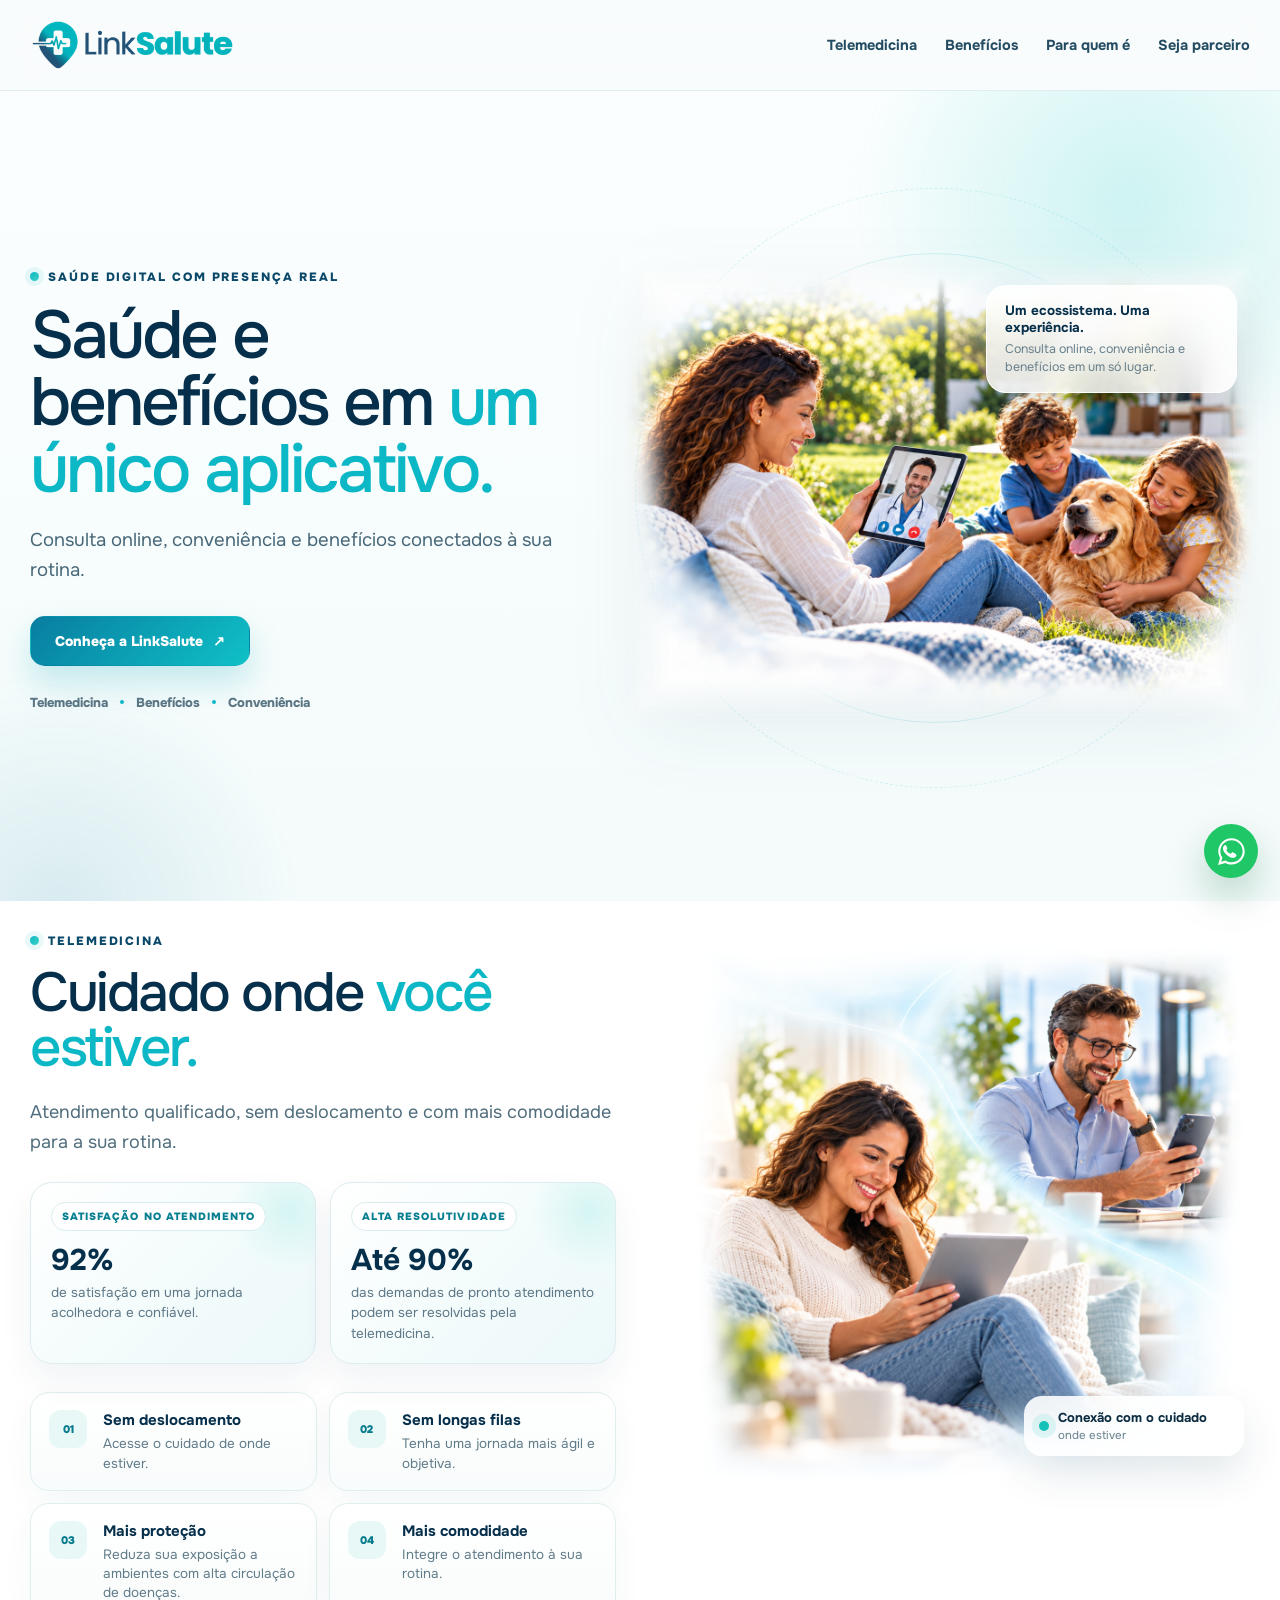
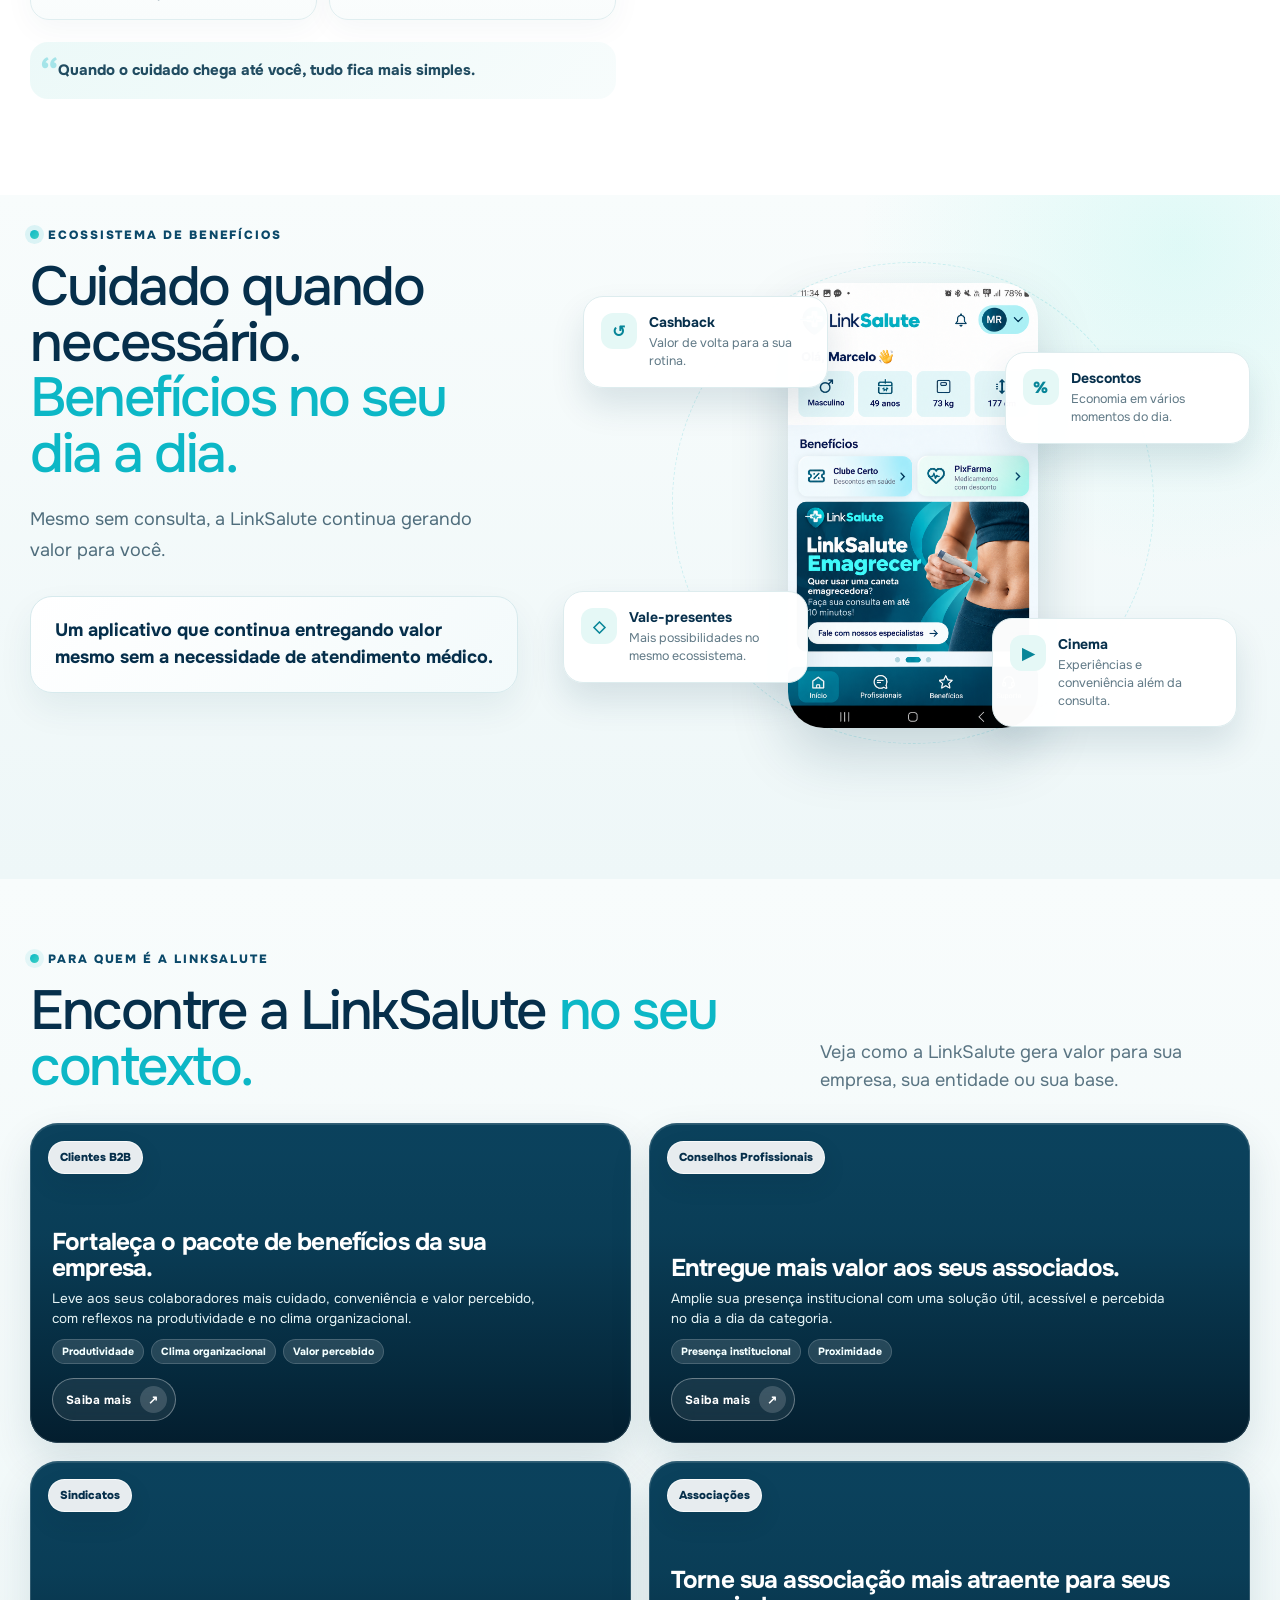
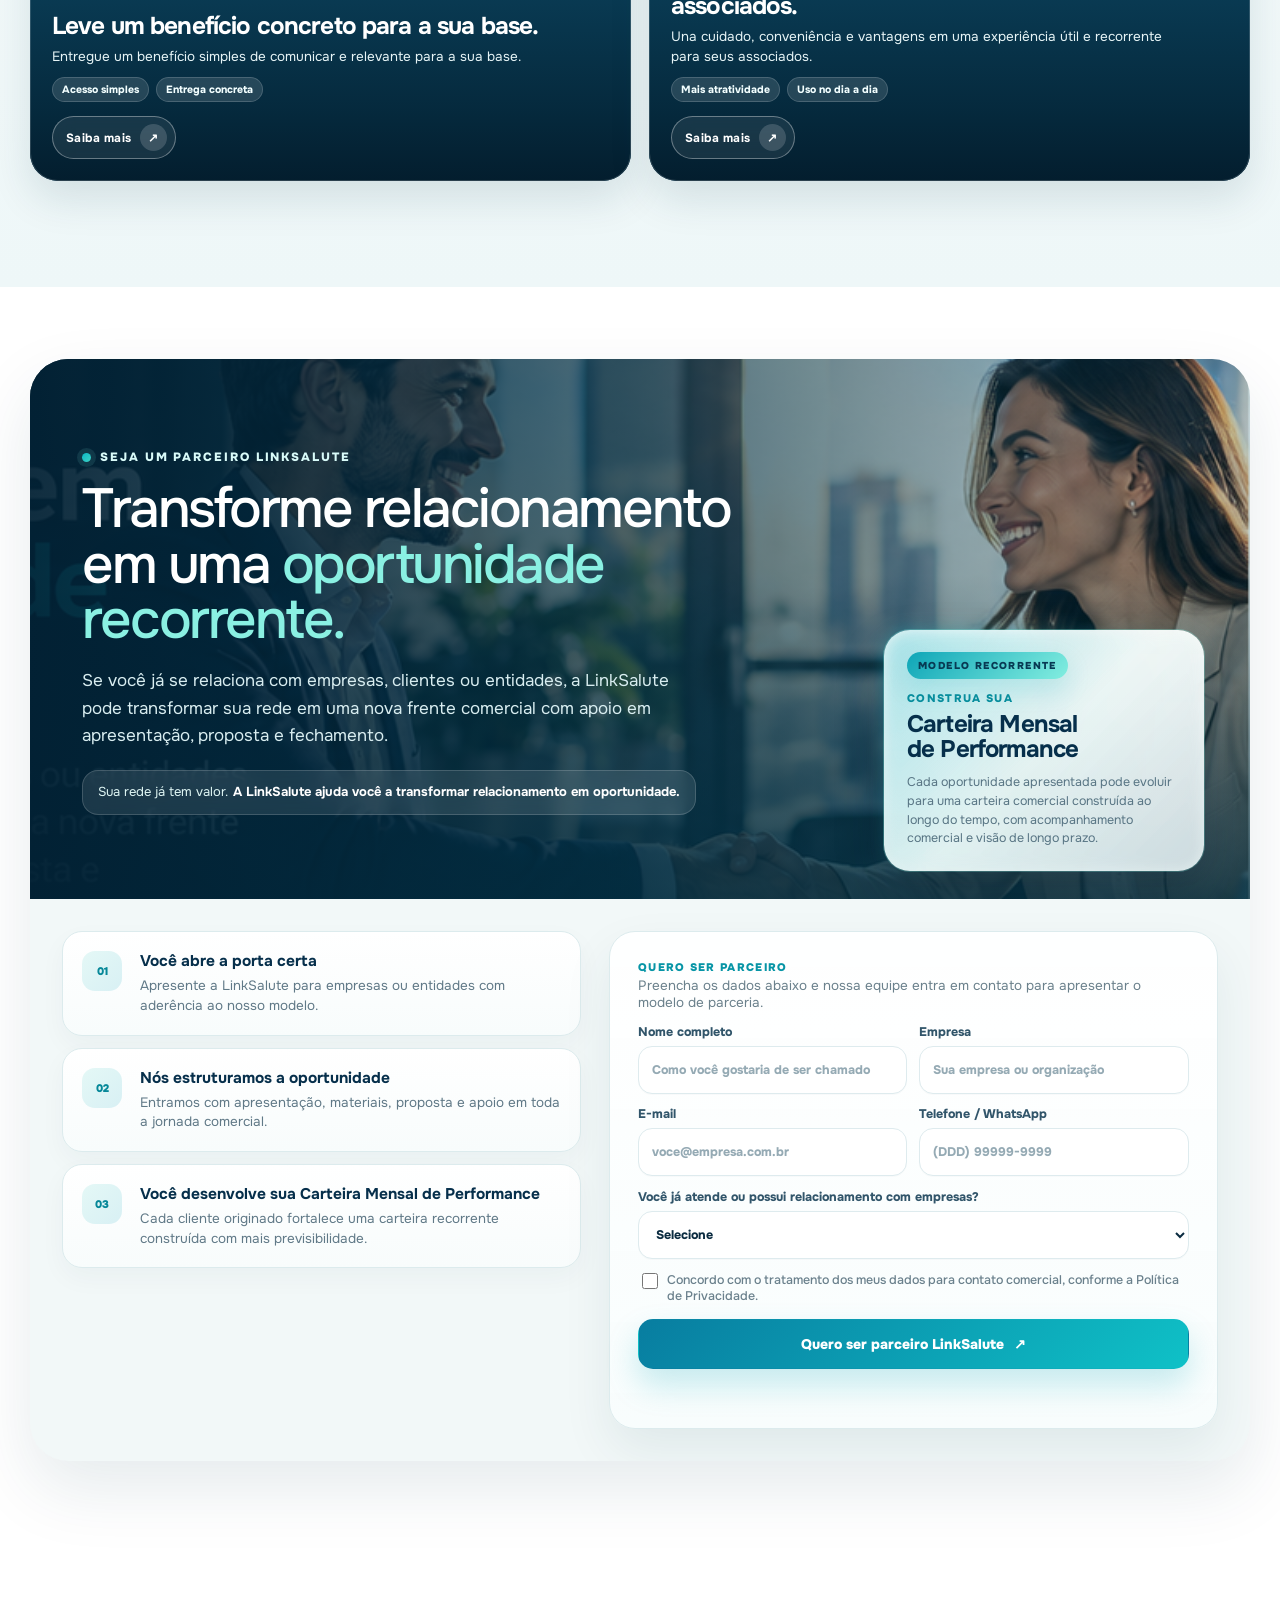
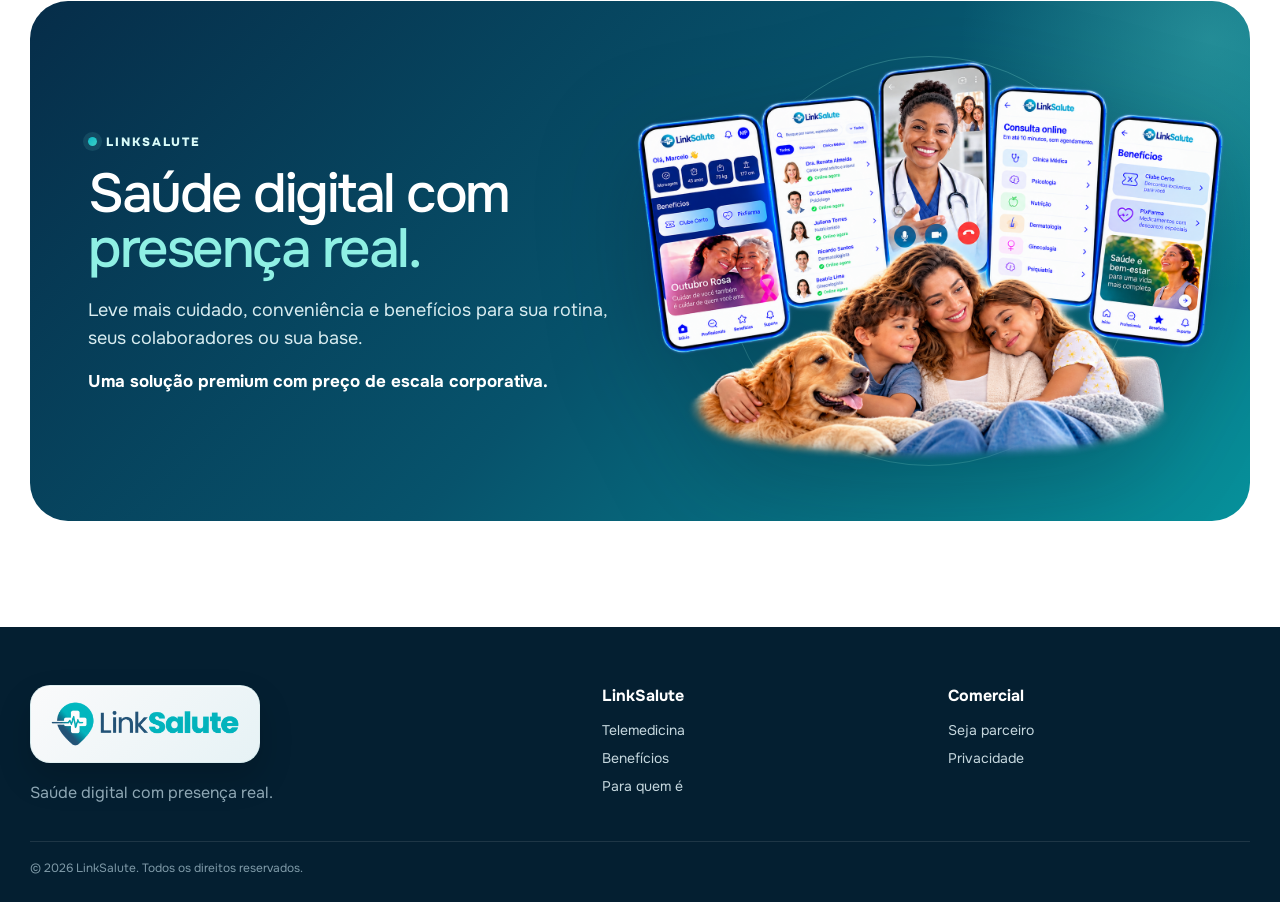
==== commit 8831ecc8: "Add files via upload" ====
--- a/index.html
+++ b/index.html
@@ -9,7 +9,7 @@
   <meta name="robots" content="index,follow,max-image-preview:large">
   <link rel="preload" as="font" type="font/woff2" href="assets/fonts/onest-latin.woff2" crossorigin>
   <link rel="preload" as="font" type="font/woff2" href="assets/fonts/montserrat-latin.woff2" crossorigin>
-  <link rel="preload" as="image" href="assets/img/hero-linksalute.png" fetchpriority="high">
+  <link rel="preload" as="image" href="assets/img/hero-linksalute-familia.png" fetchpriority="high">
   <link rel="stylesheet" href="assets/css/style.css">
 </head>
 <body>
@@ -34,7 +34,7 @@
         <div class="hero-copy reveal">
           <span class="eyebrow"><i></i> Saúde digital com presença real</span>
           <h1 id="hero-title">Saúde e benefícios em <em>um único aplicativo.</em></h1>
-          <p>Um ecossistema digital criado para aproximar cuidado, conveniência e vantagens na sua rotina.</p>
+          <p>Consulta online, conveniência e benefícios conectados à sua rotina.</p>
           <div class="hero-actions">
             <a class="btn btn-primary" href="#telemedicina">Conheça a LinkSalute <span>↗</span></a>
           </div>
@@ -42,8 +42,8 @@
         </div>
         <figure class="hero-visual reveal">
           <div class="hero-orbit hero-orbit-a"></div><div class="hero-orbit hero-orbit-b"></div>
-          <img src="assets/img/hero-linksalute.png" alt="Ecossistema LinkSalute com aplicativo, cuidado em saúde e benefícios">
-          <figcaption class="hero-glass-note"><strong>Um ecossistema. Uma experiência.</strong><span>Saúde e vantagens conectadas à sua rotina.</span></figcaption>
+          <img src="assets/img/hero-linksalute-familia.png" alt="Mãe em consulta online enquanto as crianças brincam com o cachorro no gramado">
+          <figcaption class="hero-glass-note"><strong>Um ecossistema. Uma experiência.</strong><span>Consulta online, conveniência e benefícios em um só lugar.</span></figcaption>
         </figure>
       </div>
     </section>
@@ -53,17 +53,17 @@
         <div class="telemed-copy reveal">
           <span class="eyebrow"><i></i> Telemedicina</span>
           <h2>Cuidado onde <em>você estiver.</em></h2>
-          <p class="section-lead">A LinkSalute aproxima você do acesso à saúde por meio de uma experiência digital simples e conveniente. Você conta com atendimento humanizado de médicos e profissionais de saúde altamente qualificados.</p>
+          <p class="section-lead">Atendimento qualificado, sem deslocamento e com mais comodidade para a sua rotina.</p>
           <div class="telemed-evidence" aria-label="Destaques da telemedicina LinkSalute">
             <article class="telemed-proof-card">
               <span class="telemed-proof-kicker">Satisfação no atendimento</span>
               <strong>92%</strong>
-              <p>de satisfação em uma experiência que combina acolhimento, agilidade e confiança.</p>
+              <p>de satisfação em uma jornada acolhedora e confiável.</p>
             </article>
             <article class="telemed-proof-card">
               <span class="telemed-proof-kicker">Alta resolutividade</span>
               <strong>Até 90%</strong>
-              <p>das demandas de pronto atendimento podem ser resolvidas com efetividade pela telemedicina, tornando o cuidado mais simples, rápido e seguro.</p>
+              <p>das demandas de pronto atendimento podem ser resolvidas pela telemedicina.</p>
             </article>
           </div>
           <div class="telemed-benefits">
@@ -72,13 +72,13 @@
             <article><span class="benefit-number">03</span><div><strong>Mais proteção</strong><p>Reduza sua exposição a ambientes com alta circulação de doenças.</p></div></article>
             <article><span class="benefit-number">04</span><div><strong>Mais comodidade</strong><p>Integre o atendimento à sua rotina.</p></div></article>
           </div>
-          <p class="statement"><span>“</span>Quando o cuidado vem até você, o acesso à saúde se torna mais simples, rápido e seguro.</p>
+          <p class="statement"><span>“</span>Quando o cuidado chega até você, tudo fica mais simples.</p>
         </div>
         <div class="telemed-visual reveal">
           <div class="image-shell">
             <div class="image-shine"></div>
-            <img src="assets/img/Conex_Saude.png" alt="Telemedicina LinkSalute em diferentes contextos da sua rotina">
-            <div class="image-caption"><span class="pulse-dot"></span><strong>Conexão com o cuidado</strong><small>onde você estiver</small></div>
+            <img src="assets/img/Conex_Saude.png" alt="Dois contextos de telemedicina com comodidade na rotina">
+            <div class="image-caption"><span class="pulse-dot"></span><strong>Conexão com o cuidado</strong><small>onde estiver</small></div>
           </div>
         </div>
       </div>
@@ -90,15 +90,15 @@
         <div class="benefits-copy reveal">
           <span class="eyebrow eyebrow-light"><i></i> Ecossistema de benefícios</span>
           <h2>Cuidado quando necessário. <em>Benefícios no seu dia a dia.</em></h2>
-          <p class="section-lead">A LinkSalute continua fazendo parte da sua rotina mesmo quando você não precisa de atendimento médico.</p>
+          <p class="section-lead">Mesmo sem consulta, a LinkSalute continua gerando valor para você.</p>
           <blockquote>Um aplicativo que continua entregando valor mesmo sem a necessidade de atendimento médico.</blockquote>
         </div>
         <div class="benefits-stage reveal">
           <figure class="benefits-phone"><img src="assets/img/app-beneficios.png" alt="Aplicativo LinkSalute com benefícios disponíveis na sua rotina"></figure>
-          <article class="benefit-float bf-one"><span class="mini-icon">↺</span><div><strong>Cashback</strong><p>Vantagens que retornam valor para a sua rotina.</p></div></article>
-          <article class="benefit-float bf-two"><span class="mini-icon">%</span><div><strong>Descontos</strong><p>Economia em diferentes momentos do seu dia.</p></div></article>
-          <article class="benefit-float bf-three"><span class="mini-icon">◇</span><div><strong>Vale-presentes</strong><p>Mais possibilidades dentro do mesmo ecossistema.</p></div></article>
-          <article class="benefit-float bf-four"><span class="mini-icon">▶</span><div><strong>Cinema</strong><p>Experiências e conveniência além do cuidado em saúde.</p></div></article>
+          <article class="benefit-float bf-one"><span class="mini-icon">↺</span><div><strong>Cashback</strong><p>Valor de volta para a sua rotina.</p></div></article>
+          <article class="benefit-float bf-two"><span class="mini-icon">%</span><div><strong>Descontos</strong><p>Economia em vários momentos do dia.</p></div></article>
+          <article class="benefit-float bf-three"><span class="mini-icon">◇</span><div><strong>Vale-presentes</strong><p>Mais possibilidades no mesmo ecossistema.</p></div></article>
+          <article class="benefit-float bf-four"><span class="mini-icon">▶</span><div><strong>Cinema</strong><p>Experiências e conveniência além da consulta.</p></div></article>
         </div>
       </div>
     </section>
@@ -107,13 +107,13 @@
       <div class="container">
         <div class="section-intro reveal">
           <div><span class="eyebrow"><i></i> Para quem é a LinkSalute</span><h2>Encontre a LinkSalute <em>no seu contexto.</em></h2></div>
-          <p>Veja como a LinkSalute pode gerar valor para sua empresa, sua entidade ou sua base — com mais acesso, conveniência e percepção de cuidado.</p>
+          <p>Veja como a LinkSalute gera valor para sua empresa, sua entidade ou sua base.</p>
         </div>
 
         <div class="audience-gallery reveal">
           <button class="audience-card audience-b2b" data-audience="b2b" type="button" aria-label="Saiba mais para Clientes B2B">
             <span class="audience-overlay"></span><span class="audience-category">Clientes B2B</span>
-            <span class="audience-card-copy"><strong>Fortaleça o pacote de benefícios da sua empresa.</strong><small>Ofereça aos seus colaboradores um cuidado mais acessível, conveniente e de alto valor percebido, com reflexos positivos na produtividade e no clima organizacional.</small><span class="audience-card-tags"><span>Produtividade</span><span>Clima organizacional</span><span>Valor percebido</span></span><b>Saiba mais <i>↗</i></b></span>
+            <span class="audience-card-copy"><strong>Fortaleça o pacote de benefícios da sua empresa.</strong><small>Leve aos seus colaboradores mais cuidado, conveniência e valor percebido, com reflexos na produtividade e no clima organizacional.</small><span class="audience-card-tags"><span>Produtividade</span><span>Clima organizacional</span><span>Valor percebido</span></span><b>Saiba mais <i>↗</i></b></span>
           </button>
           <button class="audience-card audience-conselhos" data-audience="conselhos" type="button" aria-label="Saiba mais para Conselhos Profissionais">
             <span class="audience-overlay"></span><span class="audience-category">Conselhos Profissionais</span>
@@ -121,11 +121,11 @@
           </button>
           <button class="audience-card audience-sindicatos" data-audience="sindicatos" type="button" aria-label="Saiba mais para Sindicatos">
             <span class="audience-overlay"></span><span class="audience-category">Sindicatos</span>
-            <span class="audience-card-copy"><strong>Leve um benefício concreto para a sua base.</strong><small>Reduza barreiras de acesso e reforce o valor percebido da sua atuação junto aos seus representados.</small><span class="audience-card-tags"><span>Acesso simples</span><span>Entrega concreta</span></span><b>Saiba mais <i>↗</i></b></span>
+            <span class="audience-card-copy"><strong>Leve um benefício concreto para a sua base.</strong><small>Entregue um benefício simples de comunicar e relevante para a sua base.</small><span class="audience-card-tags"><span>Acesso simples</span><span>Entrega concreta</span></span><b>Saiba mais <i>↗</i></b></span>
           </button>
           <button class="audience-card audience-associacoes" data-audience="associacoes" type="button" aria-label="Saiba mais para Associações">
             <span class="audience-overlay"></span><span class="audience-category">Associações</span>
-            <span class="audience-card-copy"><strong>Torne sua associação mais atraente para seus associados.</strong><small>Combine cuidado, conveniência e vantagens em uma experiência que seus associados reconhecem quando precisam.</small><span class="audience-card-tags"><span>Mais atratividade</span><span>Uso no dia a dia</span></span><b>Saiba mais <i>↗</i></b></span>
+            <span class="audience-card-copy"><strong>Torne sua associação mais atraente para seus associados.</strong><small>Una cuidado, conveniência e vantagens em uma experiência útil e recorrente para seus associados.</small><span class="audience-card-tags"><span>Mais atratividade</span><span>Uso no dia a dia</span></span><b>Saiba mais <i>↗</i></b></span>
           </button>
         </div>
       </div>
--- a/assets/css/style.css
+++ b/assets/css/style.css
@@ -5,9 +5,9 @@
 .site-header{position:sticky;top:0;z-index:80;padding:12px 0;background:rgba(249,252,252,.84);backdrop-filter:blur(18px);border-bottom:1px solid rgba(210,230,234,.72)}.nav-shell{display:flex;align-items:center;gap:26px;min-height:66px}.brand{display:flex;align-items:center;margin-right:auto}.brand img{width:205px;height:auto}.nav-links{display:flex;align-items:center;gap:28px}.nav-links a{font-size:14.5px;font-weight:700;color:#234c63;transition:.2s}.nav-links a:hover{color:var(--teal)}.nav-cta{display:inline-flex;align-items:center;gap:9px;padding:12px 16px;border-radius:999px;background:var(--navy);color:#fff;font-size:13.5px;font-weight:800}.menu-button{display:none;width:46px;height:46px;border:0;border-radius:14px;background:#fff;box-shadow:0 7px 20px rgba(7,58,84,.08);place-items:center}.menu-button span{display:block;width:20px;height:2px;background:var(--navy);margin:3px auto}
 .eyebrow{display:inline-flex;align-items:center;gap:9px;margin-bottom:17px;text-transform:uppercase;font-size:12px;font-weight:850;letter-spacing:.16em;color:var(--navy-2)}.eyebrow i{width:9px;height:9px;border-radius:50%;background:linear-gradient(135deg,var(--teal),var(--teal-2));box-shadow:0 0 0 5px rgba(12,183,198,.09)}.eyebrow-light{color:#d9fbf9}.eyebrow-light i{box-shadow:0 0 0 5px rgba(130,238,225,.11)}
 .btn{display:inline-flex;align-items:center;justify-content:center;gap:10px;min-height:50px;padding:13px 20px;border-radius:15px;font-size:14px;font-weight:850;border:1px solid transparent;transition:transform .2s var(--ease),box-shadow .2s var(--ease),background .2s}.btn:hover{transform:translateY(-2px)}.btn-primary{color:#fff;background:linear-gradient(135deg,#087da0,#0fc1c7);box-shadow:0 16px 32px rgba(8,166,184,.22)}.btn-light{background:#fff;color:var(--navy);box-shadow:0 14px 28px rgba(3,26,43,.12)}.btn-outline{background:#fff;color:var(--navy);border-color:#cce2e7}.link-arrow{font-weight:750;color:#2c5569;font-size:14px}.link-arrow span{color:var(--teal);margin-left:4px}
-.hero{position:relative;min-height:calc(100svh - 90px);display:grid;align-items:center;padding:46px 0 62px;overflow:hidden;background:linear-gradient(180deg,#fbfefe 0%,#f4fbfb 100%)}.hero-aura{position:absolute;border-radius:50%;filter:blur(10px);pointer-events:none}.hero-aura-one{width:560px;height:560px;right:-130px;top:-170px;background:radial-gradient(circle,rgba(56,210,205,.23),rgba(56,210,205,0) 70%)}.hero-aura-two{width:480px;height:480px;left:-180px;bottom:-250px;background:radial-gradient(circle,rgba(8,122,162,.12),transparent 70%)}.hero-grid{position:relative;display:grid;grid-template-columns:minmax(0,.93fr) minmax(0,1.07fr);gap:44px;align-items:center}.hero-copy{max-width:650px;z-index:2}.hero-copy p{font-size:clamp(18px,1.45vw,22px);line-height:1.62;color:#476778;max-width:590px;margin-top:22px}.hero-actions{display:flex;align-items:center;gap:20px;flex-wrap:wrap;margin-top:30px}.hero-actions .btn{min-width:220px}.hero-signature{display:flex;align-items:center;gap:12px;flex-wrap:wrap;margin-top:28px;font-size:13px;font-weight:780;color:#5a7583}.hero-signature i{width:4px;height:4px;border-radius:50%;background:var(--teal)}.hero-visual{position:relative;margin:0;min-height:520px;display:flex;align-items:center;justify-content:center;overflow:visible}.hero-visual img{position:relative;z-index:2;width:min(104%,730px);max-width:none;filter:drop-shadow(0 30px 52px rgba(6,64,91,.14));transform:translateX(1%)}.hero-orbit{position:absolute;border:1px solid rgba(12,183,198,.15);border-radius:50%;z-index:0}.hero-orbit-a{width:470px;height:470px}.hero-orbit-b{width:600px;height:600px;border-style:dashed}.hero-glass-note{position:absolute;z-index:3;right:2%;top:11%;width:min(270px,40%);padding:16px 18px;border-radius:20px;background:rgba(255,255,255,.82);backdrop-filter:blur(14px);border:1px solid rgba(255,255,255,.92);box-shadow:0 18px 40px rgba(5,56,80,.12)}.hero-glass-note strong,.hero-glass-note span{display:block}.hero-glass-note strong{font-size:13.5px;color:var(--navy)}.hero-glass-note span{margin-top:5px;font-size:12.5px;line-height:1.4;color:#68808d}
+.hero{position:relative;min-height:calc(100svh - 90px);display:grid;align-items:center;padding:46px 0 62px;overflow:hidden;background:linear-gradient(180deg,#fbfefe 0%,#f4fbfb 100%)}.hero-aura{position:absolute;border-radius:50%;filter:blur(10px);pointer-events:none}.hero-aura-one{width:560px;height:560px;right:-130px;top:-170px;background:radial-gradient(circle,rgba(56,210,205,.23),rgba(56,210,205,0) 70%)}.hero-aura-two{width:480px;height:480px;left:-180px;bottom:-250px;background:radial-gradient(circle,rgba(8,122,162,.12),transparent 70%)}.hero-grid{position:relative;display:grid;grid-template-columns:minmax(0,.93fr) minmax(0,1.07fr);gap:44px;align-items:center}.hero-copy{max-width:650px;z-index:2}.hero-copy p{font-size:clamp(18px,1.45vw,22px);line-height:1.62;color:#476778;max-width:590px;margin-top:22px}.hero-actions{display:flex;align-items:center;gap:20px;flex-wrap:wrap;margin-top:30px}.hero-actions .btn{min-width:220px}.hero-signature{display:flex;align-items:center;gap:12px;flex-wrap:wrap;margin-top:28px;font-size:13px;font-weight:780;color:#5a7583}.hero-signature i{width:4px;height:4px;border-radius:50%;background:var(--teal)}.hero-visual{position:relative;margin:0;min-height:520px;display:flex;align-items:center;justify-content:center;overflow:visible}.hero-visual img{position:relative;z-index:2;width:min(104%,730px);max-width:none;filter:drop-shadow(0 22px 38px rgba(6,64,91,.08));transform:translateX(1%)}.hero-orbit{position:absolute;border:1px solid rgba(12,183,198,.15);border-radius:50%;z-index:0}.hero-orbit-a{width:470px;height:470px}.hero-orbit-b{width:600px;height:600px;border-style:dashed}.hero-glass-note{position:absolute;z-index:3;right:2%;top:11%;width:min(270px,40%);padding:16px 18px;border-radius:20px;background:rgba(255,255,255,.82);backdrop-filter:blur(14px);border:1px solid rgba(255,255,255,.92);box-shadow:0 18px 40px rgba(5,56,80,.12)}.hero-glass-note strong,.hero-glass-note span{display:block}.hero-glass-note strong{font-size:13.5px;color:var(--navy)}.hero-glass-note span{margin-top:5px;font-size:12.5px;line-height:1.4;color:#68808d}
 .section{padding:106px 0}.section-lead{font-size:18px;line-height:1.7;color:#4f6d7c}
-.telemed{background:#fff;padding-top:28px;padding-bottom:96px}.telemed-grid{display:grid;grid-template-columns:minmax(0,1fr) minmax(0,.96fr);gap:72px;align-items:start}.telemed-copy h2{max-width:620px}.telemed-copy>.section-lead{max-width:660px;margin-top:20px}.telemed-benefits{display:grid;grid-template-columns:1fr 1fr;gap:12px;margin-top:28px}.telemed-benefits article{display:grid;grid-template-columns:42px 1fr;gap:12px;padding:17px 18px;border:1px solid #e0eef0;border-radius:19px;background:linear-gradient(180deg,#fff,#f9fcfc);box-shadow:0 9px 30px rgba(5,63,88,.045)}.benefit-number{display:grid;place-items:center;width:38px;height:38px;border-radius:12px;background:#e7f8f7;color:#087b8d;font-size:11px;font-weight:900}.telemed-benefits strong{display:block;font-size:15px;color:var(--navy)}.telemed-benefits p{margin-top:4px;font-size:13.5px;line-height:1.42;color:#617c89}.statement{position:relative;margin-top:22px;padding:17px 20px 17px 28px;border-radius:18px;background:linear-gradient(135deg,#ecf9f8,#f7fcfc);font-size:15px;line-height:1.55;font-weight:750;color:#214c61}.statement>span{position:absolute;left:10px;top:4px;font-size:35px;color:rgba(12,183,198,.32)}.telemed-visual{display:flex;justify-content:flex-end;padding-top:4px}.image-shell{position:relative;width:min(100%,600px);isolation:isolate}.image-shell:before{content:"";position:absolute;inset:12% -7% -6% 10%;border-radius:45% 55% 56% 44% / 44% 43% 57% 56%;background:linear-gradient(135deg,rgba(9,179,197,.18),rgba(82,223,207,.36));filter:blur(16px);z-index:-1}.image-shell img{width:100%;height:auto}.image-shine{position:absolute;inset:8% 5% auto auto;width:150px;height:150px;border-radius:50%;background:radial-gradient(circle,rgba(255,255,255,.8),transparent 70%);filter:blur(6px)}.image-caption{position:absolute;right:1%;bottom:7%;display:grid;grid-template-columns:auto 1fr;grid-template-rows:auto auto;gap:0 9px;min-width:220px;padding:13px 15px;border-radius:18px;background:rgba(255,255,255,.88);backdrop-filter:blur(14px);box-shadow:0 18px 40px rgba(4,52,77,.11)}.pulse-dot{grid-row:1/3;align-self:center;width:10px;height:10px;border-radius:50%;background:#14c2b7;box-shadow:0 0 0 7px rgba(20,194,183,.12)}.image-caption strong{font-size:13px}.image-caption small{font-size:11.5px;color:#67808d;margin-top:2px}
+.telemed{background:#fff;padding-top:28px;padding-bottom:96px}.telemed-grid{display:grid;grid-template-columns:minmax(0,1fr) minmax(0,.96fr);gap:72px;align-items:start}.telemed-copy h2{max-width:620px}.telemed-copy>.section-lead{max-width:660px;margin-top:20px}.telemed-benefits{display:grid;grid-template-columns:1fr 1fr;gap:12px;margin-top:28px}.telemed-benefits article{display:grid;grid-template-columns:42px 1fr;gap:12px;padding:17px 18px;border:1px solid #e0eef0;border-radius:19px;background:linear-gradient(180deg,#fff,#f9fcfc);box-shadow:0 9px 30px rgba(5,63,88,.045)}.benefit-number{display:grid;place-items:center;width:38px;height:38px;border-radius:12px;background:#e7f8f7;color:#087b8d;font-size:11px;font-weight:900}.telemed-benefits strong{display:block;font-size:15px;color:var(--navy)}.telemed-benefits p{margin-top:4px;font-size:13.5px;line-height:1.42;color:#617c89}.statement{position:relative;margin-top:22px;padding:17px 20px 17px 28px;border-radius:18px;background:linear-gradient(135deg,#ecf9f8,#f7fcfc);font-size:15px;line-height:1.55;font-weight:750;color:#214c61}.statement>span{position:absolute;left:10px;top:4px;font-size:35px;color:rgba(12,183,198,.32)}.telemed-visual{display:flex;justify-content:flex-end;padding-top:4px}.image-shell{position:relative;width:min(108%,690px);isolation:isolate}.image-shell:before{display:none}.image-shell img{width:100%;height:auto}.image-shine{display:none}.image-caption{position:absolute;right:1%;bottom:7%;display:grid;grid-template-columns:auto 1fr;grid-template-rows:auto auto;gap:0 9px;min-width:220px;padding:13px 15px;border-radius:18px;background:rgba(255,255,255,.88);backdrop-filter:blur(14px);box-shadow:0 18px 40px rgba(4,52,77,.11)}.pulse-dot{grid-row:1/3;align-self:center;width:10px;height:10px;border-radius:50%;background:#14c2b7;box-shadow:0 0 0 7px rgba(20,194,183,.12)}.image-caption strong{font-size:13px}.image-caption small{font-size:11.5px;color:#67808d;margin-top:2px}
 
 .telemed-evidence{display:grid;grid-template-columns:repeat(2,minmax(0,1fr));gap:14px;margin-top:24px}.telemed-proof-card{position:relative;overflow:hidden;padding:19px 20px;border-radius:22px;border:1px solid #dcecef;background:linear-gradient(135deg,#fff,#f2fbfb 60%,#edf8fa 100%);box-shadow:0 16px 34px rgba(6,55,80,.06)}.telemed-proof-card:after{content:"";position:absolute;right:-34px;top:-32px;width:120px;height:120px;border-radius:50%;background:radial-gradient(circle,rgba(61,215,203,.16),transparent 68%)}.telemed-proof-kicker{position:relative;z-index:1;display:inline-flex;padding:7px 10px;border-radius:999px;background:#fff;border:1px solid #d9ecee;color:#087f90;font-size:10.5px;font-weight:900;letter-spacing:.1em;text-transform:uppercase}.telemed-proof-card strong{position:relative;z-index:1;display:block;margin-top:14px;font-size:30px;line-height:1;color:var(--navy)}.telemed-proof-card p{position:relative;z-index:1;margin-top:8px;font-size:13.5px;line-height:1.52;color:#5e7887;max-width:360px}
 .micro-evidence{display:grid;grid-template-columns:repeat(3,minmax(0,1fr));gap:14px;margin:18px 0 20px}.micro-evidence article{position:relative;overflow:hidden;padding:20px 18px;border-radius:22px;background:linear-gradient(180deg,#062b46,#0a4866 62%,#0a5970 100%);border:1px solid rgba(85,220,212,.16);box-shadow:0 18px 34px rgba(3,33,50,.14)}.micro-evidence article:after{content:"";position:absolute;inset:auto -22px -32px auto;width:110px;height:110px;border-radius:50%;background:radial-gradient(circle,rgba(98,241,226,.18),transparent 70%)}.micro-evidence strong{position:relative;z-index:1;display:block;font-size:42px;line-height:.9;color:#62f0df;letter-spacing:-.05em}.micro-evidence span{position:relative;z-index:1;display:block;margin-top:10px;font-size:13.5px;line-height:1.45;color:#e1f4f7;font-weight:650}
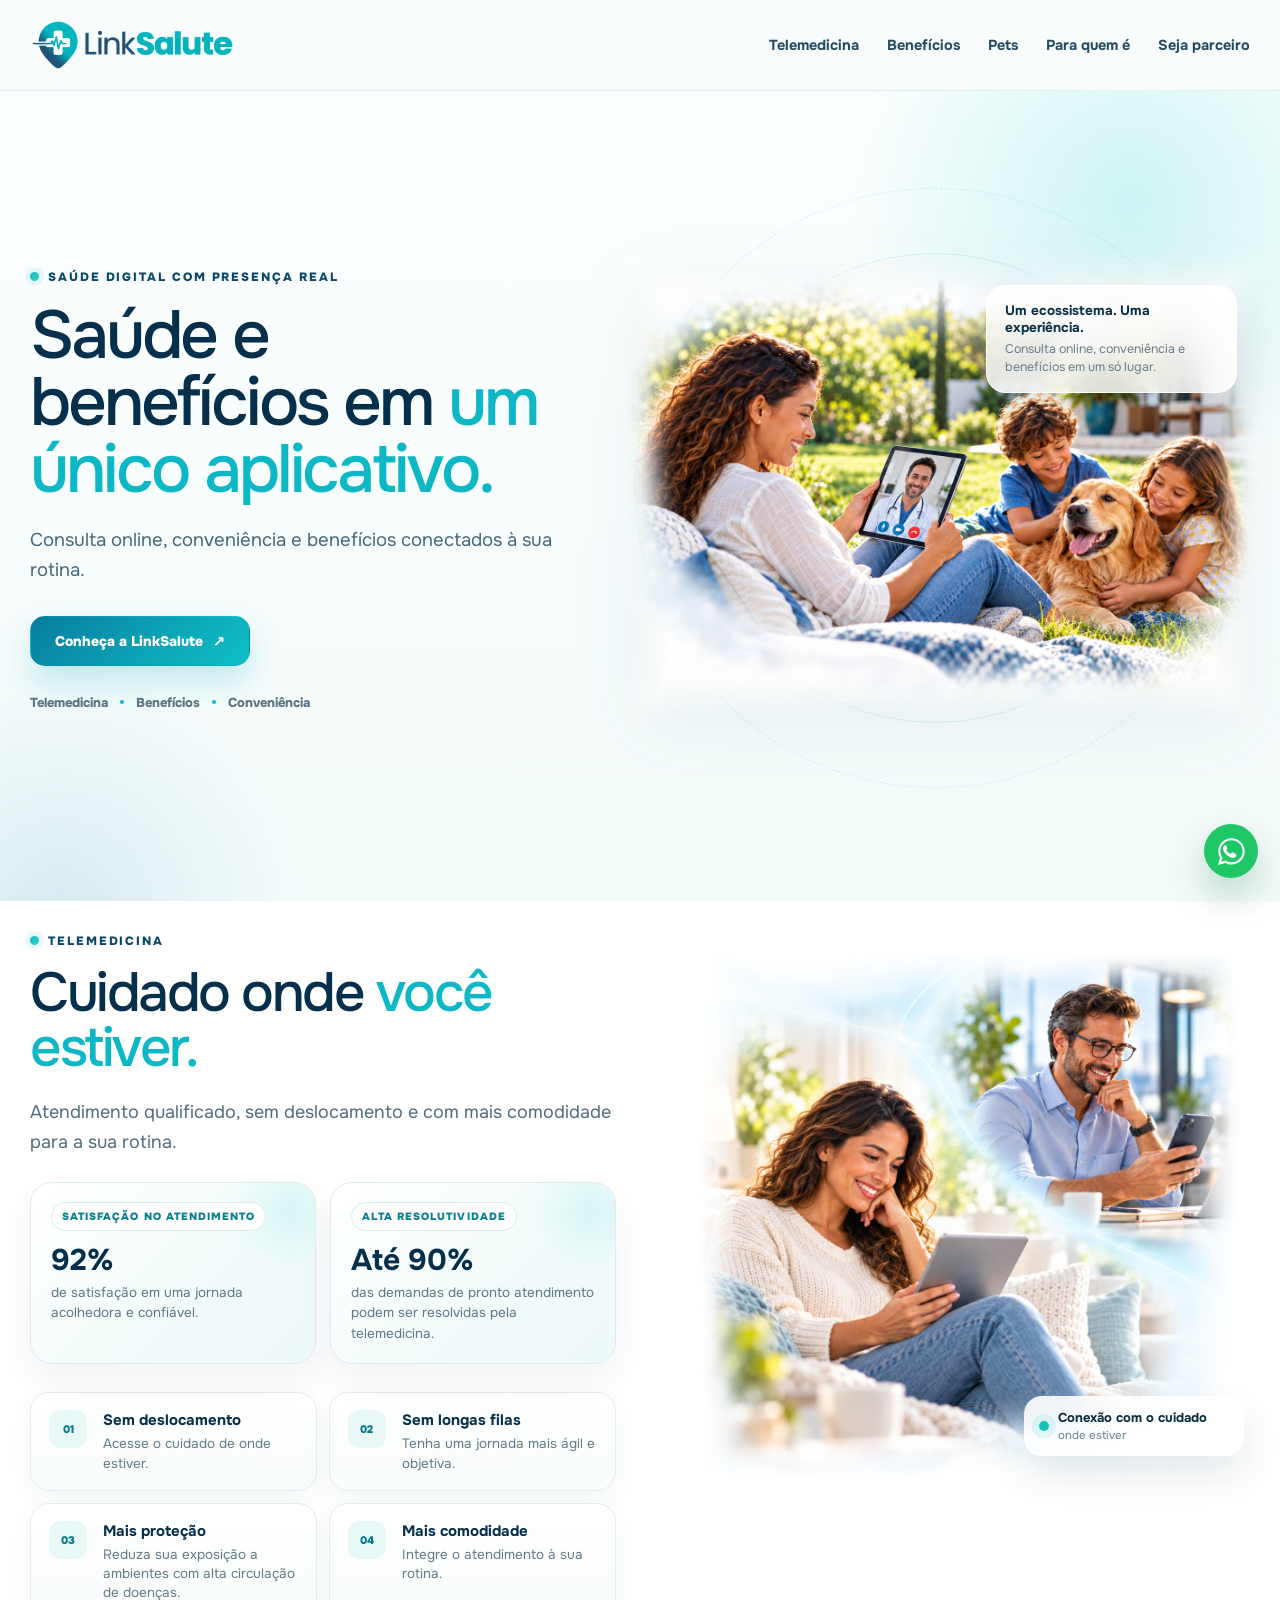
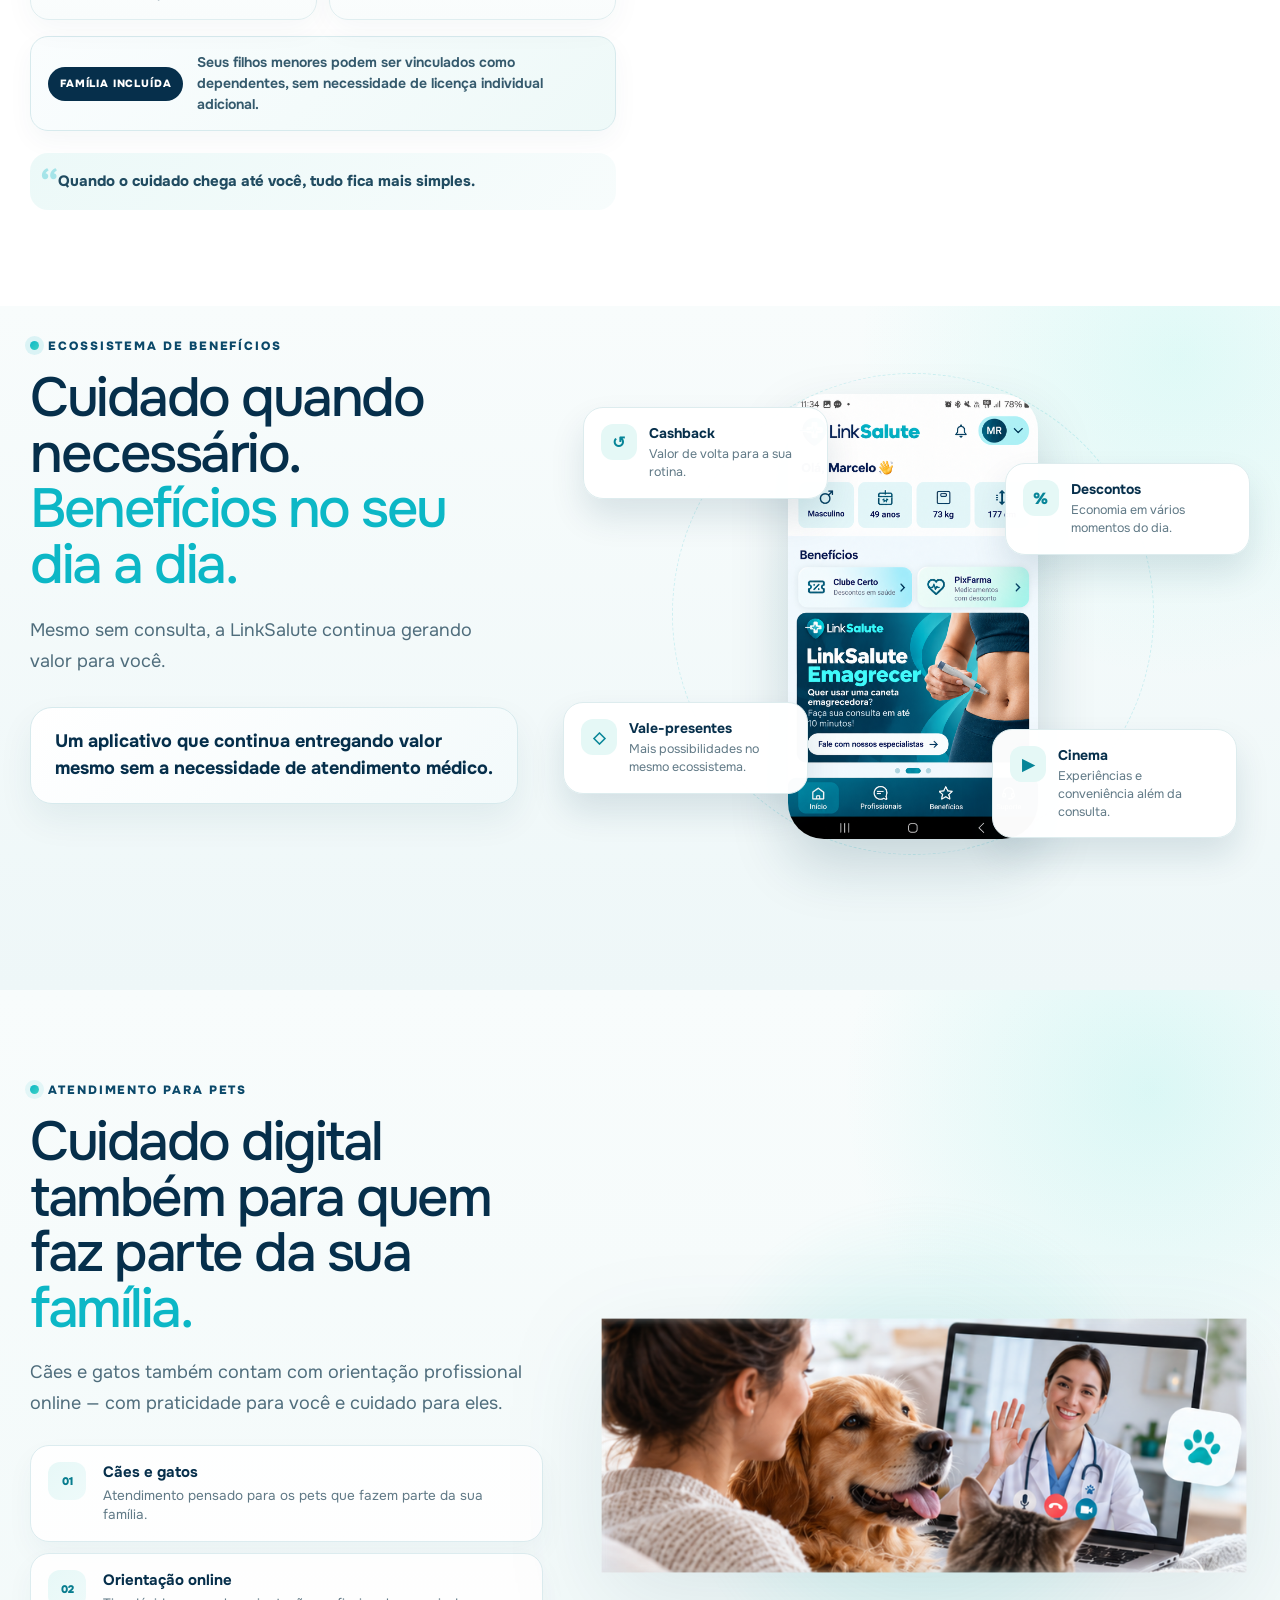
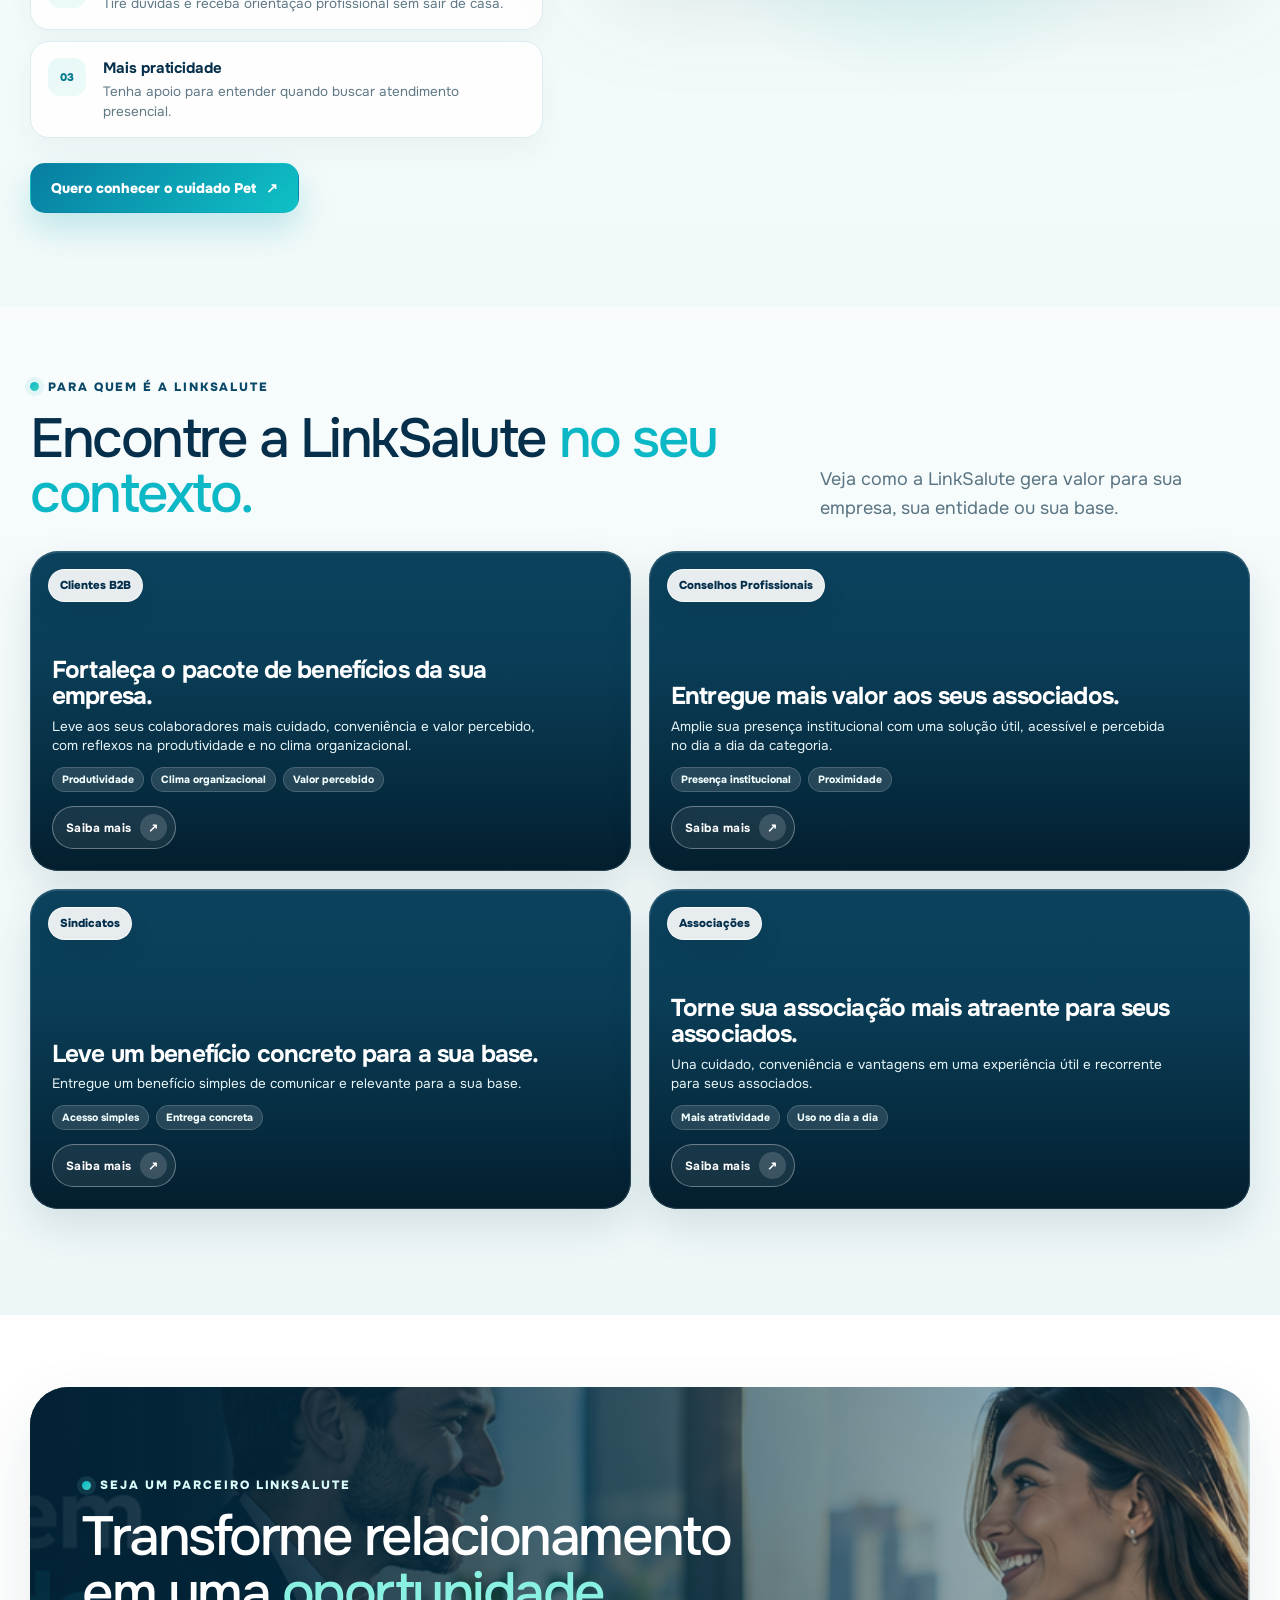
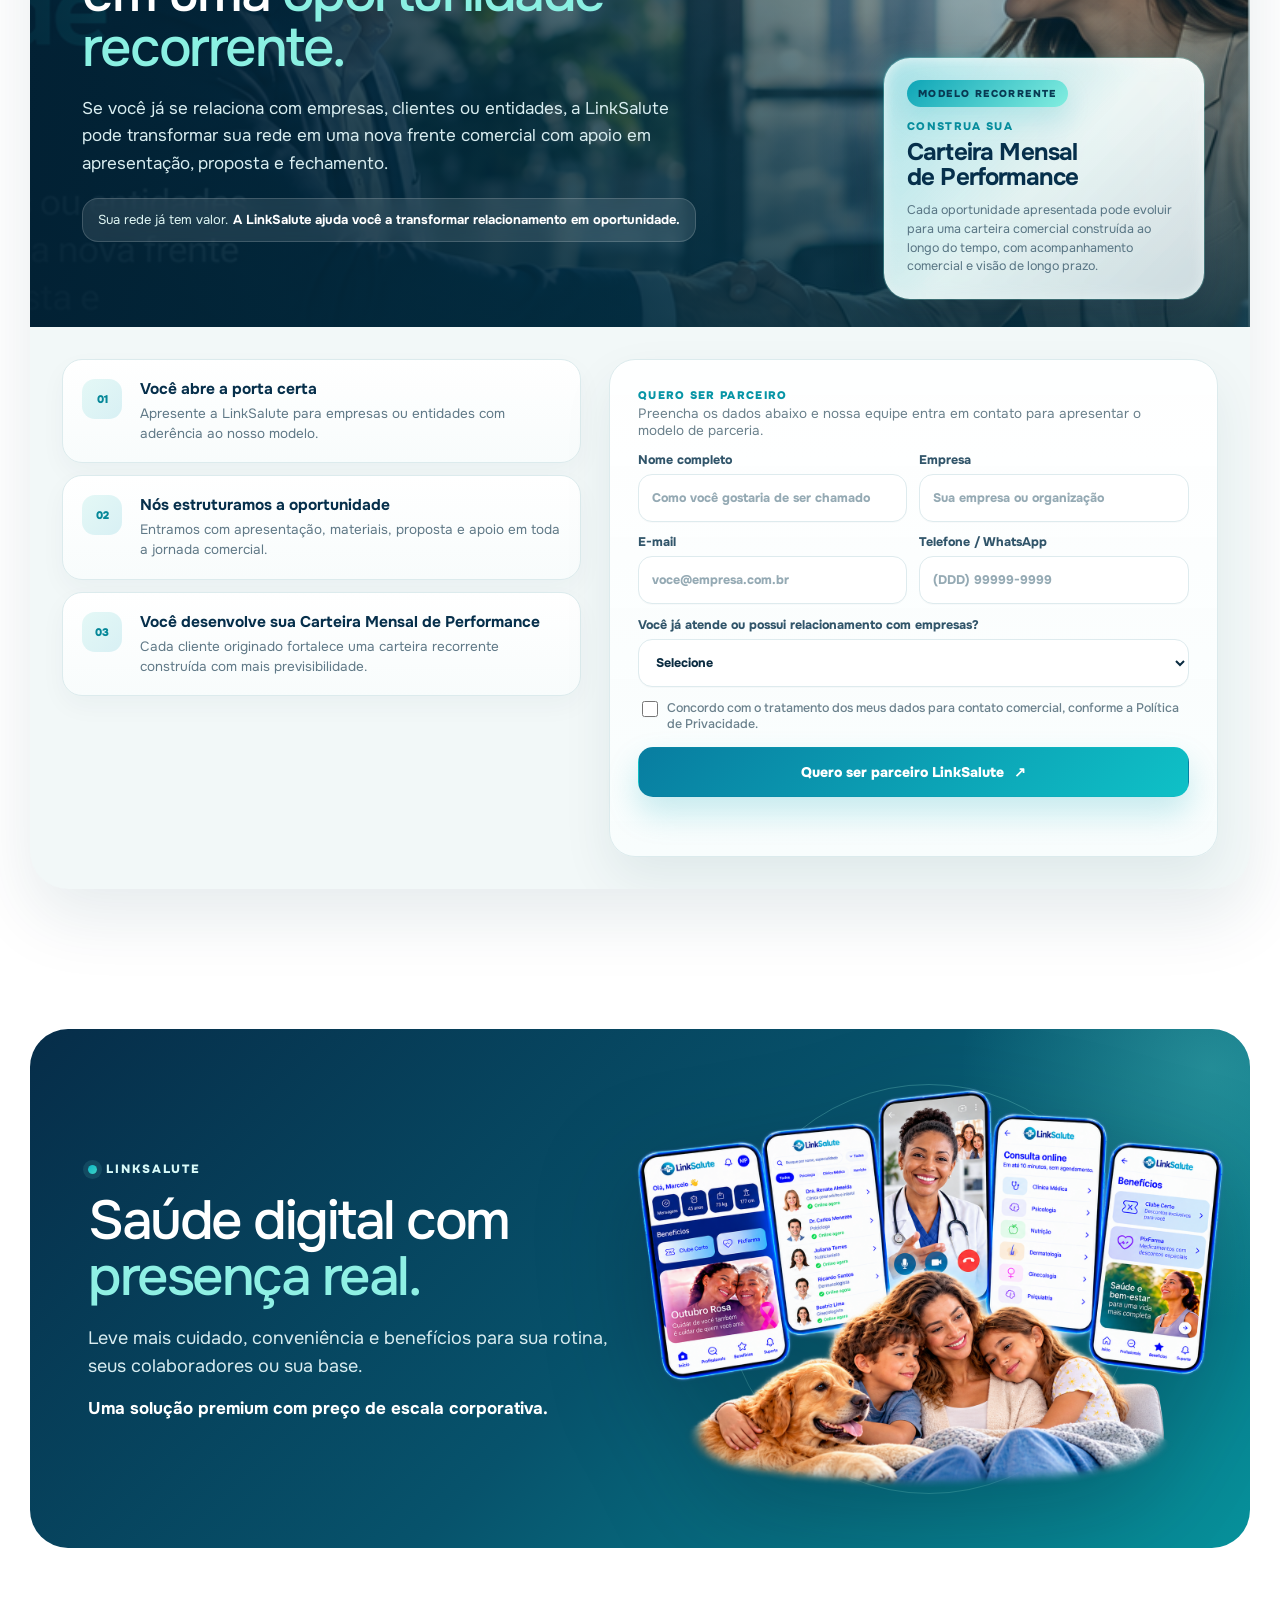
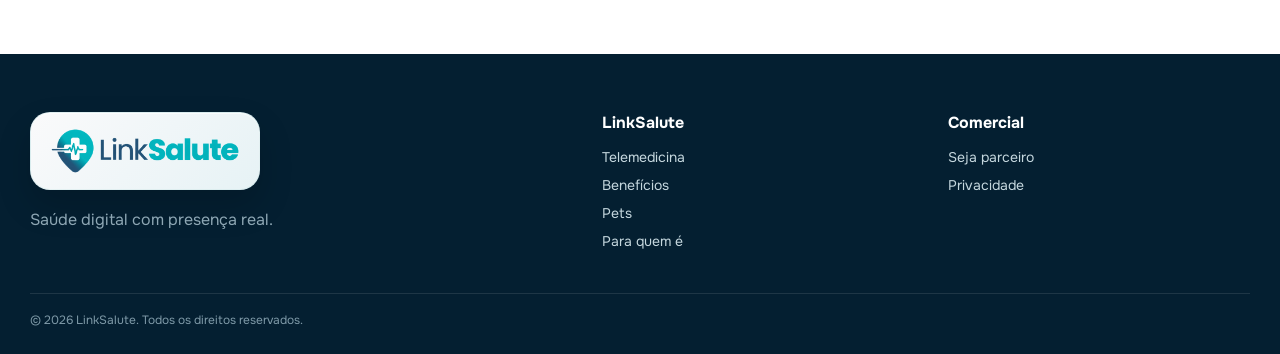
==== commit 6d4c20f9: "feat: publica versão V22 da LinkSalute com Pets e favicon" ====
--- a/index.html
+++ b/index.html
@@ -4,9 +4,13 @@
   <meta charset="utf-8">
   <meta name="viewport" content="width=device-width,initial-scale=1,viewport-fit=cover">
   <title>LinkSalute | Saúde digital com presença real</title>
-  <meta name="description" content="LinkSalute: saúde, telemedicina e benefícios em um único aplicativo para sua empresa, sua entidade e sua rotina.">
+  <meta name="description" content="LinkSalute: saúde, telemedicina, benefícios e atendimento digital para cães e gatos em um único ecossistema.">
   <meta name="theme-color" content="#062D49">
   <meta name="robots" content="index,follow,max-image-preview:large">
+  <link rel="icon" type="image/png" sizes="32x32" href="assets/img/favicon-32.png">
+  <link rel="icon" type="image/png" sizes="64x64" href="assets/img/favicon-64.png">
+  <link rel="apple-touch-icon" sizes="180x180" href="assets/img/favicon-180.png">
+  <link rel="shortcut icon" href="favicon.ico">
   <link rel="preload" as="font" type="font/woff2" href="assets/fonts/onest-latin.woff2" crossorigin>
   <link rel="preload" as="font" type="font/woff2" href="assets/fonts/montserrat-latin.woff2" crossorigin>
   <link rel="preload" as="image" href="assets/img/hero-linksalute-familia.png" fetchpriority="high">
@@ -19,6 +23,7 @@
       <nav class="nav-links" aria-label="Navegação principal">
         <a href="#telemedicina">Telemedicina</a>
         <a href="#beneficios">Benefícios</a>
+        <a href="#pets">Pets</a>
         <a href="#publicos">Para quem é</a>
         <a href="#parceiro">Seja parceiro</a>
       </nav>
@@ -72,6 +77,10 @@
             <article><span class="benefit-number">03</span><div><strong>Mais proteção</strong><p>Reduza sua exposição a ambientes com alta circulação de doenças.</p></div></article>
             <article><span class="benefit-number">04</span><div><strong>Mais comodidade</strong><p>Integre o atendimento à sua rotina.</p></div></article>
           </div>
+          <div class="family-dependent" aria-label="Dependentes menores">
+            <span class="family-dependent-badge">Família incluída</span>
+            <p>Seus filhos menores podem ser vinculados como dependentes, sem necessidade de licença individual adicional.</p>
+          </div>
           <p class="statement"><span>“</span>Quando o cuidado chega até você, tudo fica mais simples.</p>
         </div>
         <div class="telemed-visual reveal">
@@ -100,6 +109,26 @@
           <article class="benefit-float bf-three"><span class="mini-icon">◇</span><div><strong>Vale-presentes</strong><p>Mais possibilidades no mesmo ecossistema.</p></div></article>
           <article class="benefit-float bf-four"><span class="mini-icon">▶</span><div><strong>Cinema</strong><p>Experiências e conveniência além da consulta.</p></div></article>
         </div>
+      </div>
+    </section>
+
+    <section class="section pets" id="pets" aria-labelledby="pets-title">
+      <div class="container pets-shell">
+        <div class="pets-copy reveal">
+          <span class="eyebrow"><i></i> Atendimento para Pets</span>
+          <h2 id="pets-title">Cuidado digital também para quem faz parte da sua <em>família.</em></h2>
+          <p class="section-lead">Cães e gatos também contam com orientação profissional online — com praticidade para você e cuidado para eles.</p>
+          <div class="pets-features" aria-label="Diferenciais do atendimento para Pets">
+            <article><span>01</span><div><strong>Cães e gatos</strong><p>Atendimento pensado para os pets que fazem parte da sua família.</p></div></article>
+            <article><span>02</span><div><strong>Orientação online</strong><p>Tire dúvidas e receba orientação profissional sem sair de casa.</p></div></article>
+            <article><span>03</span><div><strong>Mais praticidade</strong><p>Tenha apoio para entender quando buscar atendimento presencial.</p></div></article>
+          </div>
+          <a class="btn btn-primary pet-cta" href="#" data-whatsapp-message="Olá! Gostaria de saber mais sobre o atendimento para Pets da LinkSalute.">Quero conhecer o cuidado Pet <span>↗</span></a>
+        </div>
+        <figure class="pets-visual reveal">
+          <div class="pets-halo" aria-hidden="true"></div>
+          <img src="assets/img/pets-linksalute.png" alt="Tutora com cachorro e gato em atendimento veterinário online">
+        </figure>
       </div>
     </section>
 
@@ -268,7 +297,7 @@
   </a>
 
   <footer class="site-footer">
-    <div class="container footer-grid"><div><img class="footer-logo" src="assets/img/linksalute-logo.png" alt="LinkSalute"><p>Saúde digital com presença real.</p></div><div><strong>LinkSalute</strong><a href="#telemedicina">Telemedicina</a><a href="#beneficios">Benefícios</a><a href="#publicos">Para quem é</a></div><div><strong>Comercial</strong><a href="#parceiro">Seja parceiro</a><a href="privacidade.html">Privacidade</a></div></div>
+    <div class="container footer-grid"><div><img class="footer-logo" src="assets/img/linksalute-logo.png" alt="LinkSalute"><p>Saúde digital com presença real.</p></div><div><strong>LinkSalute</strong><a href="#telemedicina">Telemedicina</a><a href="#beneficios">Benefícios</a><a href="#pets">Pets</a><a href="#publicos">Para quem é</a></div><div><strong>Comercial</strong><a href="#parceiro">Seja parceiro</a><a href="privacidade.html">Privacidade</a></div></div>
     <div class="container footer-copy">© <span id="year">2026</span> LinkSalute. Todos os direitos reservados.</div>
   </footer>
 
--- a/assets/css/style.css
+++ b/assets/css/style.css
@@ -18,10 +18,13 @@
 
 .micro-modal{position:fixed;inset:0;z-index:130;display:grid;place-items:center;padding:26px}.micro-modal[hidden]{display:none}.micro-backdrop{position:absolute;inset:0;border:0;background:rgba(2,25,40,.54);backdrop-filter:blur(12px)}.micro-sheet{position:relative;z-index:2;width:min(1180px,100%);max-height:90svh;overflow:auto;border-radius:34px;background:#f7fbfb;box-shadow:0 44px 100px rgba(0,20,34,.35);transform:translateY(18px) scale(.985);opacity:0;transition:.24s var(--ease)}.micro-modal.is-open .micro-sheet{transform:none;opacity:1}.micro-close{position:sticky;top:14px;float:right;z-index:8;margin:14px 14px -62px 0;width:48px;height:48px;border:1px solid rgba(213,231,235,.95);border-radius:50%;background:rgba(255,255,255,.94);backdrop-filter:blur(12px);box-shadow:0 12px 28px rgba(3,43,65,.12);font-weight:850;cursor:pointer}.micro-hero{position:relative;min-height:420px;display:flex;align-items:flex-end;padding:50px;border-radius:34px 34px 0 0;background-size:cover;background-position:center;overflow:hidden}.micro-hero-overlay{position:absolute;inset:0;background:linear-gradient(90deg,rgba(2,34,54,.94),rgba(3,43,65,.63) 58%,rgba(3,43,65,.17));}.micro-hero-copy{position:relative;z-index:2;max-width:720px;color:#fff}.micro-hero-copy>span{display:inline-flex;padding:8px 11px;border-radius:999px;background:rgba(255,255,255,.14);border:1px solid rgba(255,255,255,.18);font-size:11.5px;font-weight:850;letter-spacing:.1em;text-transform:uppercase}.micro-hero-copy h3{color:#fff;margin-top:14px;max-width:690px}.micro-hero-copy p{margin-top:14px;max-width:650px;font-size:17px;line-height:1.58;color:#deeff2}.photo-b2b{background-image:url('https://images.unsplash.com/photo-1552664730-d307ca884978?auto=format&fit=crop&fm=jpg&q=82&w=2000')}.photo-conselhos{background-image:url('https://images.unsplash.com/photo-1522202176988-66273c2fd55f?auto=format&fit=crop&fm=jpg&q=82&w=2000')}.photo-sindicatos{background-image:url('https://images.unsplash.com/photo-1542744173-8e7e53415bb0?auto=format&fit=crop&fm=jpg&q=82&w=2000')}.photo-associacoes{background-image:url('../img/associacoes-modal-premium.png');background-position:center top}.photo-parceiros{background-image:url('https://images.unsplash.com/photo-1739285452621-59d92842fcc8?auto=format&fit=crop&fm=jpg&q=82&w=2000')}.micro-body{padding:34px 42px 40px}.micro-insight{position:relative;display:grid;grid-template-columns:minmax(120px,.28fr) minmax(0,.72fr);gap:6px 22px;align-items:start;margin-bottom:18px;padding:20px 22px;border-radius:22px;background:linear-gradient(135deg,#eaf9f7 0%,#f7fcfc 58%,#edf6fa 100%);border:1px solid #d8ecee;box-shadow:0 12px 30px rgba(4,58,82,.05);overflow:hidden}.micro-insight:after{content:"";position:absolute;right:-45px;top:-55px;width:150px;height:150px;border-radius:50%;background:radial-gradient(circle,rgba(47,211,197,.17),transparent 68%)}.micro-insight>span{grid-row:1/3;display:inline-flex;align-self:start;justify-self:start;padding:7px 10px;border-radius:999px;background:#fff;border:1px solid #d5e9eb;color:#087f90;font-size:10.5px;font-weight:900;letter-spacing:.1em;text-transform:uppercase}.micro-insight strong{position:relative;z-index:1;color:var(--navy);font-size:20px;line-height:1.18;letter-spacing:-.025em}.micro-insight p{position:relative;z-index:1;margin-top:3px;color:#5a7482;font-size:13.5px;line-height:1.5}.micro-value-grid.is-four{grid-template-columns:repeat(4,minmax(0,1fr))}.micro-value-grid.is-four article{position:relative;overflow:hidden;min-height:190px}.micro-value-grid.is-four article:after{content:"";position:absolute;right:-26px;bottom:-34px;width:90px;height:90px;border-radius:50%;background:radial-gradient(circle,rgba(47,211,197,.11),transparent 68%)}.micro-value-grid{display:grid;grid-template-columns:repeat(3,1fr);gap:14px}.micro-value-grid article{padding:22px;border-radius:22px;background:#fff;border:1px solid #e0edef;box-shadow:0 10px 30px rgba(4,58,82,.045)}.micro-value-grid article>span{display:grid;place-items:center;width:34px;height:34px;border-radius:11px;background:#e4f8f6;color:#078697;font-size:10px;font-weight:900}.micro-value-grid strong{display:block;margin-top:14px;font-size:17px;color:var(--navy)}.micro-value-grid p{margin-top:7px;font-size:14px;line-height:1.5;color:#5f7885}.micro-footer{display:flex;align-items:center;justify-content:space-between;gap:24px;margin-top:26px;padding-top:24px;border-top:1px solid #dfedef}.micro-tags{display:flex;gap:8px;flex-wrap:wrap}.micro-tags span{padding:8px 11px;border-radius:999px;background:#eaf7f7;color:#214f63;font-size:12px;font-weight:750}.micro-actions{display:flex;gap:10px;flex-wrap:wrap;justify-content:flex-end}
 .partner{background:#fff;padding-top:72px}.partner-shell{overflow:hidden;border-radius:38px;background:#f2f8f8;box-shadow:0 28px 68px rgba(5,56,79,.10)}.partner-visual{position:relative;min-height:540px;display:grid;align-items:center;padding:36px 52px 34px;color:#fff;overflow:hidden}.partner-photo{position:absolute;inset:0;background-image:url('../img/parceiros-fechamento-premium.png');background-size:cover;background-position:center 34%;transform:scale(1.01)}.partner-photo-overlay{position:absolute;inset:0;background:linear-gradient(90deg,rgba(2,33,52,.94),rgba(3,50,69,.65) 52%,rgba(5,79,88,.2)),linear-gradient(0deg,rgba(3,37,55,.72),transparent 60%)}.partner-visual-copy{position:relative;z-index:2;width:min(650px,60%);align-self:center}.partner-visual-copy h2{color:#fff}.partner-visual-copy h2 em{color:#8af0e2}.partner-visual-copy p{margin-top:18px;max-width:620px;font-size:17px;line-height:1.62;color:#d8edf0}.partner-quote{display:inline-flex;flex-wrap:wrap;gap:5px;margin-top:20px;padding:12px 15px;border-radius:16px;background:rgba(255,255,255,.10);border:1px solid rgba(255,255,255,.16);backdrop-filter:blur(10px);font-size:13px;line-height:1.45;color:#dff6f4}.partner-quote strong{color:#fff}.performance-card{position:absolute;right:46px;bottom:28px;z-index:3;width:320px;padding:22px 23px 23px;border-radius:26px;background:linear-gradient(180deg,rgba(255,255,255,.96),rgba(242,252,252,.94));backdrop-filter:blur(14px);box-shadow:0 22px 50px rgba(0,25,42,.24),0 0 0 1px rgba(138,240,226,.34);color:var(--navy)}.performance-card:before{content:'';position:absolute;inset:-1px;border-radius:26px;background:linear-gradient(135deg,rgba(16,184,197,.35),rgba(138,240,226,.08) 50%,rgba(13,40,77,.12));z-index:-1;filter:blur(8px)}.performance-badge{display:inline-flex;align-items:center;gap:8px;margin-bottom:12px;padding:7px 11px;border-radius:999px;background:linear-gradient(135deg,#0ea5b7,#83eee0);font-size:10px;font-weight:900;letter-spacing:.14em;text-transform:uppercase;color:#083a53;box-shadow:0 10px 24px rgba(10,178,190,.18)}.performance-card span,.performance-card strong,.performance-card small{display:block}.performance-card span{font-size:11px;font-weight:850;letter-spacing:.12em;text-transform:uppercase;color:#078d9d}.performance-card strong{margin-top:7px;font-size:24px;line-height:1.05;letter-spacing:-.035em}.performance-card small{margin-top:11px;font-size:12.5px;line-height:1.5;color:#587584}.partner-content{display:grid;grid-template-columns:minmax(0,.92fr) minmax(0,1.08fr);gap:28px;padding:32px}.partner-summary{display:grid;align-content:start}.partner-steps{display:grid;align-content:start;gap:12px}.partner-steps article{display:grid;grid-template-columns:46px 1fr;gap:12px;padding:19px;border-radius:20px;background:linear-gradient(180deg,#fff,#f8fcfc);border:1px solid #dcebed;box-shadow:0 10px 26px rgba(5,58,82,.04)}.partner-steps article>span{display:grid;place-items:center;width:40px;height:40px;border-radius:13px;background:linear-gradient(135deg,#e4f8f6,#d8f0f4);font-size:11px;font-weight:900;color:#078899}.partner-steps strong{display:block;font-size:15.5px;color:var(--navy)}.partner-steps p{margin-top:5px;font-size:13.5px;line-height:1.46;color:#607987}.partner-trust{display:grid;gap:16px;padding:20px 22px;border-radius:22px;background:linear-gradient(135deg,#083a53,#0d5c72 58%,#0f8fa1);box-shadow:0 18px 36px rgba(7,54,76,.16);color:#fff}.partner-trust-copy strong{display:block;font-size:22px;letter-spacing:-.02em}.partner-trust-copy p{margin-top:6px;max-width:620px;font-size:14px;line-height:1.58;color:#d8f0f3}.partner-trust-tags{display:flex;flex-wrap:wrap;gap:10px}.partner-trust-tags span,.partner-form-signature span{display:inline-flex;align-items:center;justify-content:center;padding:9px 12px;border-radius:999px;font-size:11px;font-weight:850;letter-spacing:.03em}.partner-trust-tags span{background:rgba(255,255,255,.12);border:1px solid rgba(255,255,255,.14);color:#f3fffe}.lead-form{display:grid;gap:13px;align-content:start;padding:28px;border-radius:26px;background:linear-gradient(180deg,rgba(255,255,255,.96),rgba(248,253,253,.99));border:1px solid #dcebed;box-shadow:0 22px 50px rgba(5,58,82,.08)}.form-heading>span{display:block;color:#0795a6;font-size:11px;font-weight:900;text-transform:uppercase;letter-spacing:.12em}.form-heading strong{display:block;margin-top:5px;font-size:24px;letter-spacing:-.025em;color:var(--navy)}.form-heading p{margin-top:3px;font-size:13.5px;color:#6b818c}.form-grid{display:grid;grid-template-columns:1fr 1fr;gap:12px}.lead-form label{display:grid;gap:6px;font-size:12.5px;font-weight:760;color:#31556a}.lead-form input,.lead-form select,.lead-form textarea{width:100%;min-height:48px;border:1px solid #deebee;background:#ffffff;border-radius:14px;padding:11px 13px;outline:none;color:var(--ink);box-shadow:0 1px 0 rgba(4,35,50,.02)}.lead-form input::placeholder,.lead-form textarea::placeholder{color:#95aab4}.lead-form input:focus,.lead-form select:focus,.lead-form textarea:focus{background:#fff;border-color:#61cdd1;box-shadow:0 0 0 4px rgba(12,183,198,.08)}.optional{font-weight:500;color:#7a909a}.consent{grid-template-columns:auto 1fr!important;align-items:start!important;font-weight:500!important;color:#6a808c!important}.consent input{width:16px;height:16px;min-height:0;margin-top:1px}.btn-submit{width:100%;margin-top:2px}.partner-form-signature{display:flex;flex-wrap:wrap;gap:10px}.partner-form-signature span{background:#eef7f8;border:1px solid #d5e8ea;color:#114a61}.form-status{min-height:18px;font-size:12.5px;color:#5e7785}
+
+.family-dependent{display:flex;align-items:center;gap:14px;margin-top:16px;padding:15px 17px;border:1px solid #d7eaed;border-radius:18px;background:linear-gradient(135deg,#fafdfe,#eef9f8);box-shadow:0 10px 26px rgba(5,63,88,.045)}.family-dependent-badge{flex:0 0 auto;display:inline-flex;align-items:center;justify-content:center;min-height:34px;padding:7px 12px;border-radius:999px;background:var(--navy);color:#fff;font-size:10.5px;font-weight:900;letter-spacing:.08em;text-transform:uppercase}.family-dependent p{font-size:14px;line-height:1.5;color:#355a6d;font-weight:650}
+.pets{position:relative;overflow:hidden;background:linear-gradient(180deg,#f8fcfc 0%,#f1f9f9 100%);padding:88px 0 94px}.pets:before{content:"";position:absolute;right:-180px;top:-210px;width:620px;height:620px;border-radius:50%;background:radial-gradient(circle,rgba(70,224,211,.16),rgba(70,224,211,0) 70%);pointer-events:none}.pets-shell{position:relative;display:grid;grid-template-columns:minmax(0,.88fr) minmax(0,1.12fr);gap:54px;align-items:center}.pets-copy{position:relative;z-index:2}.pets-copy h2{max-width:620px}.pets-copy .section-lead{max-width:590px;margin-top:20px}.pets-features{display:grid;gap:11px;margin-top:26px}.pets-features article{display:grid;grid-template-columns:42px 1fr;gap:13px;align-items:start;padding:16px 17px;border-radius:19px;background:rgba(255,255,255,.9);border:1px solid #dcecef;box-shadow:0 12px 28px rgba(5,63,88,.045)}.pets-features article>span{display:grid;place-items:center;width:38px;height:38px;border-radius:12px;background:linear-gradient(135deg,#e7f8f7,#eefafa);color:#087d8f;font-size:11px;font-weight:900}.pets-features strong{display:block;color:var(--navy);font-size:15px}.pets-features p{margin-top:4px;color:#607986;font-size:13.5px;line-height:1.45}.pet-cta{margin-top:25px;min-width:245px}.pets-visual{position:relative;margin:0;min-height:470px;display:grid;place-items:center}.pets-visual img{position:relative;z-index:2;width:min(108%,690px);max-width:none;height:auto;filter:drop-shadow(0 28px 48px rgba(4,55,78,.10))}.pets-halo{position:absolute;width:520px;height:520px;border-radius:50%;background:radial-gradient(circle,rgba(58,214,204,.22),rgba(58,214,204,0) 68%);filter:blur(6px)}.pets-visual figcaption{position:absolute;z-index:3;right:3%;top:13%;display:block;min-width:210px;padding:14px 16px;border-radius:18px;background:rgba(255,255,255,.88);backdrop-filter:blur(14px);border:1px solid rgba(255,255,255,.92);box-shadow:0 16px 36px rgba(5,56,80,.10)}.pets-visual figcaption strong,.pets-visual figcaption span{display:block}.pets-visual figcaption strong{font-size:13px;color:var(--navy)}.pets-visual figcaption span{margin-top:3px;font-size:12px;color:#66808d}
 .closing{padding-top:34px;background:#fff}.closing-shell{position:relative;overflow:hidden;min-height:500px;display:grid;grid-template-columns:1fr .95fr;align-items:center;gap:24px;padding:58px;border-radius:38px;background:linear-gradient(135deg,#062d49,#07536c 52%,#07929c);color:#fff}.closing-shell:before{content:"";position:absolute;width:520px;height:520px;right:-220px;top:-220px;border-radius:50%;background:radial-gradient(circle,rgba(121,240,224,.25),transparent 68%)}.closing-copy{position:relative;z-index:2}.closing-copy h2{color:#fff}.closing-copy h2 em{color:#8ff0e4}.closing-copy p{margin-top:18px;max-width:620px;font-size:18px;line-height:1.58;color:#d9edf1}.closing-copy>strong{display:block;margin-top:18px;font-size:17px;color:#fff}.closing-actions{margin-top:28px}.closing-visual{position:relative;margin:0;display:grid;place-items:center}.closing-visual img{position:relative;z-index:2;width:115%;max-width:660px;filter:drop-shadow(0 30px 50px rgba(0,20,34,.26))}.closing-ring{position:absolute;width:410px;height:410px;border-radius:50%;border:1px solid rgba(142,238,225,.26)}
 .whatsapp-float{position:fixed;right:22px;bottom:22px;z-index:100;display:grid;place-items:center;width:54px;height:54px;border-radius:50%;background:#20c766;color:#fff;box-shadow:0 18px 38px rgba(0,105,50,.25);transition:.2s}.whatsapp-float:hover{transform:translateY(-3px) scale(1.02)}.whatsapp-float svg{width:33px;height:33px}.site-footer{padding:58px 0 26px;background:#041f31;color:#d6e6eb}.footer-grid{display:grid;grid-template-columns:1.4fr .8fr .8fr;gap:44px}.footer-logo{display:inline-block;width:230px;filter:none;background:linear-gradient(135deg,rgba(255,255,255,.98),rgba(235,247,249,.98));padding:14px 18px;border-radius:20px;box-shadow:0 16px 34px rgba(0,0,0,.16), inset 0 1px 0 rgba(255,255,255,.65);border:1px solid rgba(173,214,220,.28)}.footer-grid p{margin-top:14px;color:#8ea7b4}.footer-grid strong{display:block;color:#fff;margin-bottom:10px}.footer-grid a{display:block;padding:5px 0;font-size:14px;color:#c5d7de}.footer-copy{margin-top:38px;padding-top:18px;border-top:1px solid rgba(255,255,255,.1);font-size:12px;color:#7f9aa8}
 .reveal{opacity:0;transform:translateY(22px);transition:opacity .72s var(--ease),transform .72s var(--ease)}.reveal.is-in{opacity:1;transform:none}
-@media(max-width:1120px){.nav-links{gap:19px}.nav-cta{display:none}.hero-grid{grid-template-columns:1fr 1fr;gap:20px}.hero-visual{min-height:470px}.telemed-grid{gap:40px}.benefits-grid{grid-template-columns:1fr 1.08fr}.audience-gallery{grid-template-columns:1fr 1fr;grid-template-rows:auto}.audience-card{min-height:280px}.partner-content{grid-template-columns:1fr}.partner-steps{grid-template-columns:repeat(3,1fr)}.partner-steps article{grid-template-columns:1fr}.performance-card{width:285px}.closing-shell{padding:44px}.micro-value-grid{grid-template-columns:1fr}.micro-value-grid.is-four{grid-template-columns:repeat(2,minmax(0,1fr))}.micro-evidence{grid-template-columns:1fr}.micro-check-grid{grid-template-columns:1fr}}
-@media(max-width:900px){html{scroll-padding-top:78px}.container{width:min(calc(100% - 32px),var(--container))}.site-header{padding:8px 0}.nav-shell{min-height:58px}.brand img{width:185px}.menu-button{display:grid}.nav-links{display:none}.site-header.is-open .nav-links{display:flex;position:absolute;left:16px;right:16px;top:74px;flex-direction:column;align-items:stretch;gap:0;padding:12px;border-radius:20px;background:#fff;box-shadow:0 24px 60px rgba(3,47,70,.14)}.site-header.is-open .nav-links a{padding:13px 12px;border-radius:12px}.hero{min-height:auto;padding:28px 0 48px}.hero-grid,.telemed-grid,.benefits-grid,.closing-shell{grid-template-columns:1fr}.hero-copy{max-width:760px}.hero-visual{min-height:auto;margin-top:8px;display:flex;flex-direction:column;justify-content:center}.hero-visual img{width:min(92%,620px);max-width:100%;transform:none;margin-inline:auto}.hero-glass-note{position:relative;right:auto;top:auto;width:min(320px,90%);margin:14px auto 0}.telemed{padding-top:70px;padding-bottom:88px}.telemed-visual{order:-1;justify-content:center}.image-shell{width:min(100%,650px)}.image-caption{position:relative;right:auto;bottom:auto;margin:-8px auto 0;max-width:250px}.telemed-evidence{grid-template-columns:1fr}.benefits{padding:58px 0 80px}.benefits-copy{text-align:center}.benefits-copy .section-lead{margin-inline:auto}.benefits-copy blockquote{max-width:680px;margin-inline:auto}.benefits-stage{min-height:620px}.section-intro{grid-template-columns:1fr;gap:18px}.section-intro p{justify-self:start}.partner-visual{min-height:570px;padding:38px}.partner-visual-copy{width:min(650px,70%)}.performance-card{right:30px;bottom:30px}.partner-content{padding:24px;grid-template-columns:1fr}.partner-summary{order:1}.lead-form{order:2}.partner-steps{grid-template-columns:1fr 1fr 1fr}.micro-modal{padding:14px}.micro-hero{min-height:370px;padding:38px}.micro-body{padding:28px}.micro-footer{align-items:flex-start;flex-direction:column}.micro-actions{justify-content:flex-start}.closing-visual{margin-top:-35px}.footer-grid{grid-template-columns:1fr 1fr}}
-@media(max-width:680px){:root{--radius:24px}.container{width:min(calc(100% - 24px),var(--container))}.section{padding:76px 0}h1{font-size:clamp(42px,12vw,56px)}h2{font-size:clamp(36px,10vw,48px)}.brand img{width:166px}.hero{padding-top:24px;padding-bottom:42px}.hero-copy p{font-size:17px;line-height:1.55}.hero-actions{align-items:stretch;flex-direction:column}.hero-actions .btn{width:100%}.hero-signature{gap:8px;font-size:12px}.hero-visual{min-height:auto;margin-top:8px;display:flex;flex-direction:column}.hero-visual img{width:min(100%,420px);margin-inline:auto}.hero-orbit-a{width:300px;height:300px}.hero-orbit-b{width:380px;height:380px}.hero-glass-note{position:relative;right:auto;top:auto;width:min(92%,320px);margin:12px auto 0}.telemed-visual{order:-1}.image-caption{position:relative;right:auto;bottom:auto;min-width:0;max-width:250px;margin:-6px auto 0}.telemed-evidence{grid-template-columns:1fr}.telemed-proof-card{padding:17px 18px}.telemed-benefits{grid-template-columns:1fr}.telemed-benefits article{padding:15px}.section-lead{font-size:16px;line-height:1.6}.benefits{padding:54px 0 72px}.benefits-copy{text-align:left}.benefits-stage{min-height:auto;display:flex;flex-direction:column;gap:10px;margin-top:26px}.benefits-stage:before,.benefits-stage:after{display:none}.benefits-phone{width:min(66vw,240px);margin-bottom:8px}.benefit-float{position:relative;left:auto!important;right:auto!important;top:auto!important;bottom:auto!important;width:100%;box-shadow:0 12px 24px rgba(6,55,80,.07)}.section-intro{margin-bottom:26px}.section-intro p{font-size:16px}.audience-gallery{display:grid;grid-template-columns:1fr;gap:12px}.audience-card{min-height:360px}.audience-card.audience-b2b{min-height:420px}.audience-card-copy{left:18px;right:18px;bottom:18px}.audience-card-copy strong{font-size:21px;line-height:1.08}.audience-card-copy small{margin-top:7px;font-size:12.5px;line-height:1.42}.audience-card-tags{gap:6px;margin-top:10px}.audience-card-tags span{font-size:10px;padding:5px 8px}.audience-card-copy b{margin-top:12px;min-height:36px;padding:6px 8px 6px 12px}.micro-modal{padding:0;place-items:stretch}.micro-sheet{width:100%;height:100svh;max-height:none;border-radius:0}.micro-close{top:10px;margin:10px 10px -58px 0}.micro-hero{min-height:52svh;padding:28px 22px;border-radius:0;background-position:center}.micro-hero-overlay{background:linear-gradient(0deg,rgba(2,30,48,.95),rgba(3,40,61,.38) 74%)}.micro-hero-copy h3{font-size:34px}.micro-hero-copy p{font-size:15.5px}.micro-body{padding:22px 18px 30px}.micro-value-grid{grid-template-columns:1fr}.micro-value-grid.is-four{grid-template-columns:1fr}.micro-insight{grid-template-columns:1fr;gap:9px;padding:17px}.micro-insight>span{grid-row:auto}.micro-insight strong{font-size:18px}.micro-evidence{grid-template-columns:1fr}.micro-evidence strong{font-size:34px}.micro-panel{padding:18px}.micro-panel-head strong{font-size:18px}.micro-check-grid{grid-template-columns:1fr}.micro-footer .btn,.micro-actions,.micro-actions .btn{width:100%}.partner{padding-top:78px}.partner-shell{border-radius:28px}.partner-visual{min-height:680px;padding:28px 22px;align-items:start}.partner-visual-copy{width:100%;padding-top:18px}.partner-visual-copy p{font-size:16px}.partner-quote{font-size:12.5px;margin-top:14px}.partner-photo{background-position:58% 34%}.performance-card{left:22px;right:22px;bottom:24px;width:auto}.partner-content{padding:16px}.partner-steps{grid-template-columns:1fr}.partner-steps article{grid-template-columns:44px 1fr}.lead-form{padding:20px 16px}.form-grid{grid-template-columns:1fr}.closing{padding-top:20px}.closing-shell{padding:34px 22px;border-radius:28px}.closing-copy p{font-size:16px}.closing-visual{margin-top:-8px}.closing-visual img{width:110%}.footer-grid{grid-template-columns:1fr;gap:26px}.whatsapp-float{right:14px;bottom:14px;width:50px;height:50px}.whatsapp-float svg{width:31px;height:31px}}
+@media(max-width:1120px){.nav-links{gap:15px}.nav-cta{display:none}.hero-grid{grid-template-columns:1fr 1fr;gap:20px}.hero-visual{min-height:470px}.telemed-grid{gap:40px}.benefits-grid{grid-template-columns:1fr 1.08fr}.audience-gallery{grid-template-columns:1fr 1fr;grid-template-rows:auto}.audience-card{min-height:280px}.partner-content{grid-template-columns:1fr}.partner-steps{grid-template-columns:repeat(3,1fr)}.partner-steps article{grid-template-columns:1fr}.performance-card{width:285px}.closing-shell{padding:44px}.micro-value-grid{grid-template-columns:1fr}.micro-value-grid.is-four{grid-template-columns:repeat(2,minmax(0,1fr))}.micro-evidence{grid-template-columns:1fr}.micro-check-grid{grid-template-columns:1fr}}
+@media(max-width:900px){html{scroll-padding-top:78px}.container{width:min(calc(100% - 32px),var(--container))}.site-header{padding:8px 0}.nav-shell{min-height:58px}.brand img{width:185px}.menu-button{display:grid}.nav-links{display:none}.site-header.is-open .nav-links{display:flex;position:absolute;left:16px;right:16px;top:74px;flex-direction:column;align-items:stretch;gap:0;padding:12px;border-radius:20px;background:#fff;box-shadow:0 24px 60px rgba(3,47,70,.14)}.site-header.is-open .nav-links a{padding:13px 12px;border-radius:12px}.hero{min-height:auto;padding:28px 0 48px}.hero-grid,.telemed-grid,.benefits-grid,.closing-shell{grid-template-columns:1fr}.hero-copy{max-width:760px}.hero-visual{min-height:auto;margin-top:8px;display:flex;flex-direction:column;justify-content:center}.hero-visual img{width:min(92%,620px);max-width:100%;transform:none;margin-inline:auto}.hero-glass-note{position:relative;right:auto;top:auto;width:min(320px,90%);margin:14px auto 0}.telemed{padding-top:70px;padding-bottom:88px}.telemed-visual{order:-1;justify-content:center}.image-shell{width:min(100%,650px)}.image-caption{position:relative;right:auto;bottom:auto;margin:-8px auto 0;max-width:250px}.telemed-evidence{grid-template-columns:1fr}.family-dependent{align-items:flex-start}.pets-shell{grid-template-columns:1fr}.pets-copy{max-width:760px}.pets-visual{min-height:auto;margin-top:4px}.pets-visual img{width:min(94%,720px);max-width:100%;margin-inline:auto}.pets-visual figcaption{right:10%;top:8%}.benefits{padding:58px 0 80px}.benefits-copy{text-align:center}.benefits-copy .section-lead{margin-inline:auto}.benefits-copy blockquote{max-width:680px;margin-inline:auto}.benefits-stage{min-height:620px}.section-intro{grid-template-columns:1fr;gap:18px}.section-intro p{justify-self:start}.partner-visual{min-height:570px;padding:38px}.partner-visual-copy{width:min(650px,70%)}.performance-card{right:30px;bottom:30px}.partner-content{padding:24px;grid-template-columns:1fr}.partner-summary{order:1}.lead-form{order:2}.partner-steps{grid-template-columns:1fr 1fr 1fr}.micro-modal{padding:14px}.micro-hero{min-height:370px;padding:38px}.micro-body{padding:28px}.micro-footer{align-items:flex-start;flex-direction:column}.micro-actions{justify-content:flex-start}.closing-visual{margin-top:-35px}.footer-grid{grid-template-columns:1fr 1fr}}
+@media(max-width:680px){:root{--radius:24px}.container{width:min(calc(100% - 24px),var(--container))}.section{padding:76px 0}h1{font-size:clamp(42px,12vw,56px)}h2{font-size:clamp(36px,10vw,48px)}.brand img{width:166px}.hero{padding-top:24px;padding-bottom:42px}.hero-copy p{font-size:17px;line-height:1.55}.hero-actions{align-items:stretch;flex-direction:column}.hero-actions .btn{width:100%}.hero-signature{gap:8px;font-size:12px}.hero-visual{min-height:auto;margin-top:8px;display:flex;flex-direction:column}.hero-visual img{width:min(100%,420px);margin-inline:auto}.hero-orbit-a{width:300px;height:300px}.hero-orbit-b{width:380px;height:380px}.hero-glass-note{position:relative;right:auto;top:auto;width:min(92%,320px);margin:12px auto 0}.telemed-visual{order:-1}.image-caption{position:relative;right:auto;bottom:auto;min-width:0;max-width:250px;margin:-6px auto 0}.telemed-evidence{grid-template-columns:1fr}.telemed-proof-card{padding:17px 18px}.telemed-benefits{grid-template-columns:1fr}.telemed-benefits article{padding:15px}.family-dependent{display:grid;gap:9px;padding:15px}.family-dependent-badge{justify-self:start}.family-dependent p{font-size:13.5px}.section-lead{font-size:16px;line-height:1.6}.pets{padding:66px 0 72px}.pets-shell{gap:30px}.pets-copy h2{font-size:clamp(36px,10vw,48px)}.pets-features{margin-top:22px}.pets-features article{padding:14px}.pet-cta{width:100%;margin-top:20px}.pets-visual{margin-top:2px}.pets-visual img{width:110%;max-width:none;margin-left:-5%}.pets-halo{width:340px;height:340px}.pets-visual figcaption{position:relative;right:auto;top:auto;width:min(88%,290px);margin:-6px auto 0;text-align:left}.benefits{padding:54px 0 72px}.benefits-copy{text-align:left}.benefits-stage{min-height:auto;display:flex;flex-direction:column;gap:10px;margin-top:26px}.benefits-stage:before,.benefits-stage:after{display:none}.benefits-phone{width:min(66vw,240px);margin-bottom:8px}.benefit-float{position:relative;left:auto!important;right:auto!important;top:auto!important;bottom:auto!important;width:100%;box-shadow:0 12px 24px rgba(6,55,80,.07)}.section-intro{margin-bottom:26px}.section-intro p{font-size:16px}.audience-gallery{display:grid;grid-template-columns:1fr;gap:12px}.audience-card{min-height:360px}.audience-card.audience-b2b{min-height:420px}.audience-card-copy{left:18px;right:18px;bottom:18px}.audience-card-copy strong{font-size:21px;line-height:1.08}.audience-card-copy small{margin-top:7px;font-size:12.5px;line-height:1.42}.audience-card-tags{gap:6px;margin-top:10px}.audience-card-tags span{font-size:10px;padding:5px 8px}.audience-card-copy b{margin-top:12px;min-height:36px;padding:6px 8px 6px 12px}.micro-modal{padding:0;place-items:stretch}.micro-sheet{width:100%;height:100svh;max-height:none;border-radius:0}.micro-close{top:10px;margin:10px 10px -58px 0}.micro-hero{min-height:52svh;padding:28px 22px;border-radius:0;background-position:center}.micro-hero-overlay{background:linear-gradient(0deg,rgba(2,30,48,.95),rgba(3,40,61,.38) 74%)}.micro-hero-copy h3{font-size:34px}.micro-hero-copy p{font-size:15.5px}.micro-body{padding:22px 18px 30px}.micro-value-grid{grid-template-columns:1fr}.micro-value-grid.is-four{grid-template-columns:1fr}.micro-insight{grid-template-columns:1fr;gap:9px;padding:17px}.micro-insight>span{grid-row:auto}.micro-insight strong{font-size:18px}.micro-evidence{grid-template-columns:1fr}.micro-evidence strong{font-size:34px}.micro-panel{padding:18px}.micro-panel-head strong{font-size:18px}.micro-check-grid{grid-template-columns:1fr}.micro-footer .btn,.micro-actions,.micro-actions .btn{width:100%}.partner{padding-top:78px}.partner-shell{border-radius:28px}.partner-visual{min-height:680px;padding:28px 22px;align-items:start}.partner-visual-copy{width:100%;padding-top:18px}.partner-visual-copy p{font-size:16px}.partner-quote{font-size:12.5px;margin-top:14px}.partner-photo{background-position:58% 34%}.performance-card{left:22px;right:22px;bottom:24px;width:auto}.partner-content{padding:16px}.partner-steps{grid-template-columns:1fr}.partner-steps article{grid-template-columns:44px 1fr}.lead-form{padding:20px 16px}.form-grid{grid-template-columns:1fr}.closing{padding-top:20px}.closing-shell{padding:34px 22px;border-radius:28px}.closing-copy p{font-size:16px}.closing-visual{margin-top:-8px}.closing-visual img{width:110%}.footer-grid{grid-template-columns:1fr;gap:26px}.whatsapp-float{right:14px;bottom:14px;width:50px;height:50px}.whatsapp-float svg{width:31px;height:31px}}
 @media(prefers-reduced-motion:reduce){html{scroll-behavior:auto}.reveal{opacity:1!important;transform:none!important;transition:none!important}.audience-card,.btn{transition:none!important}}
